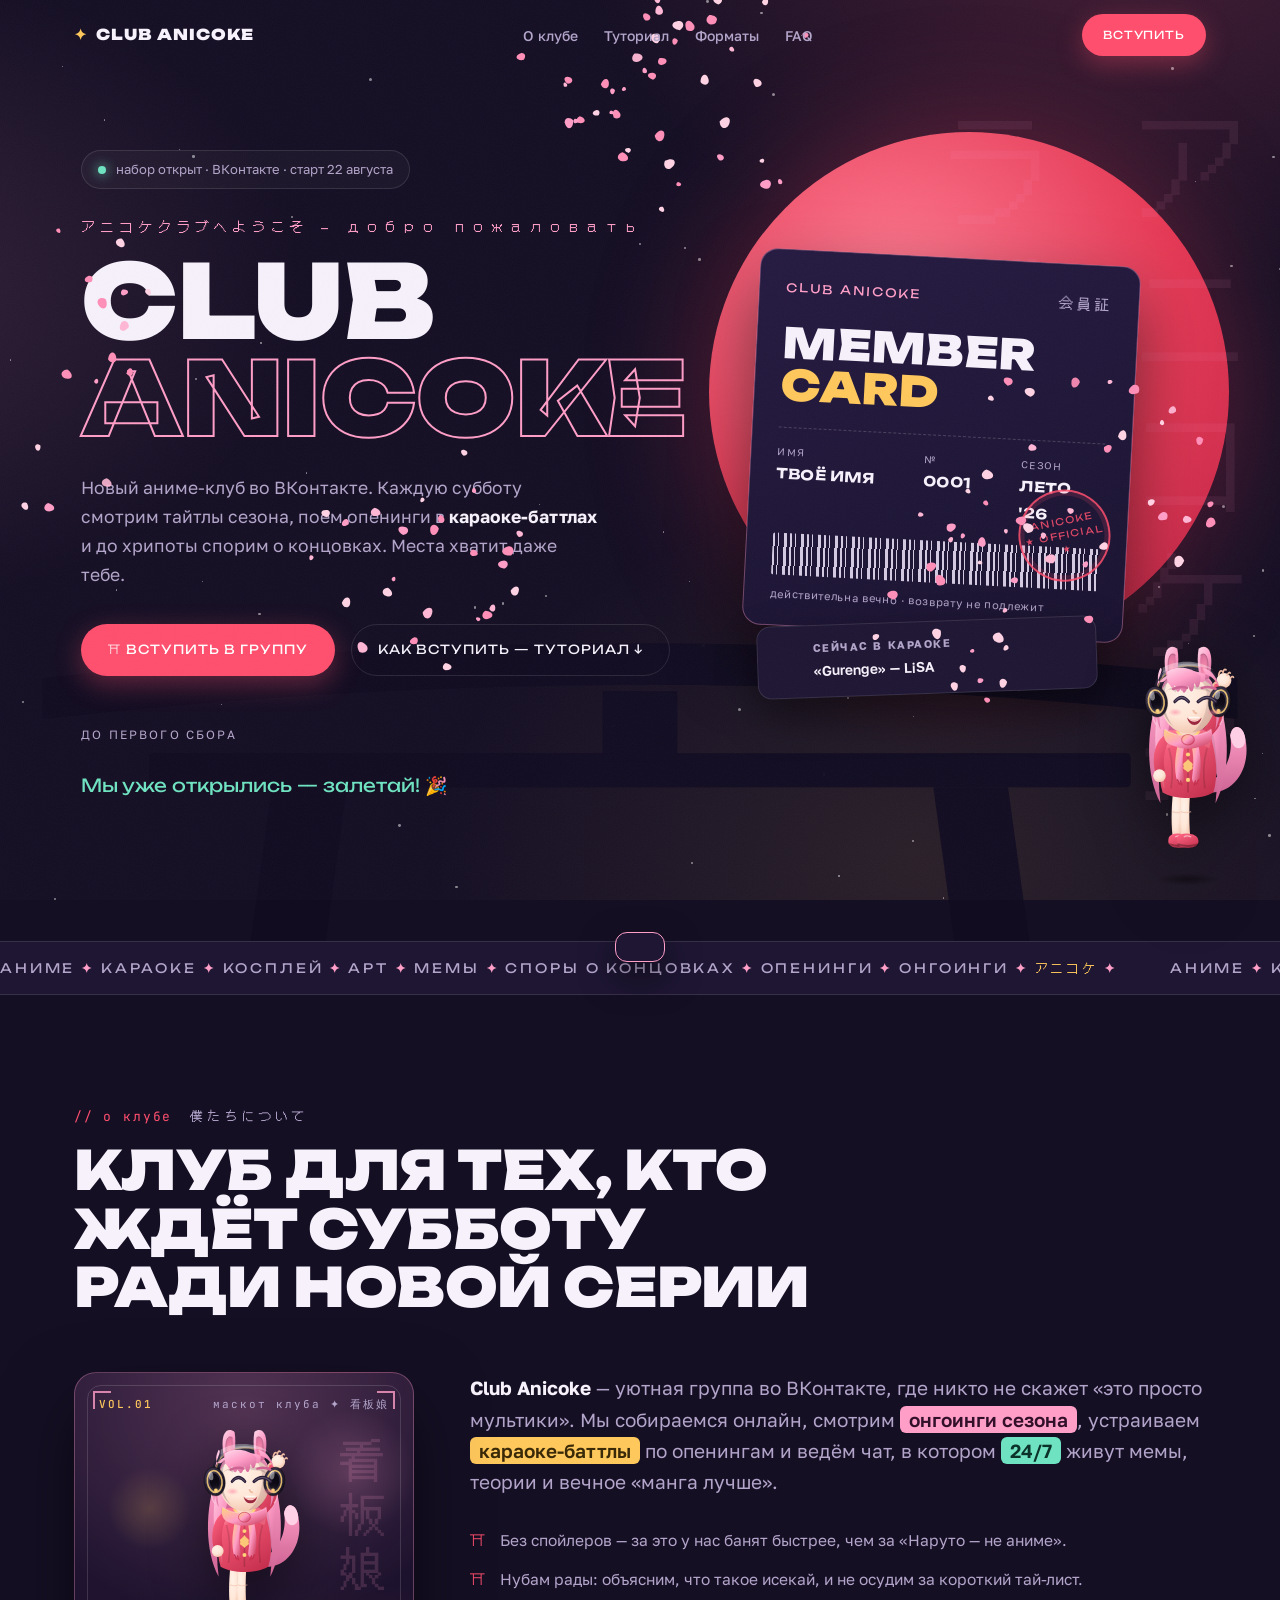
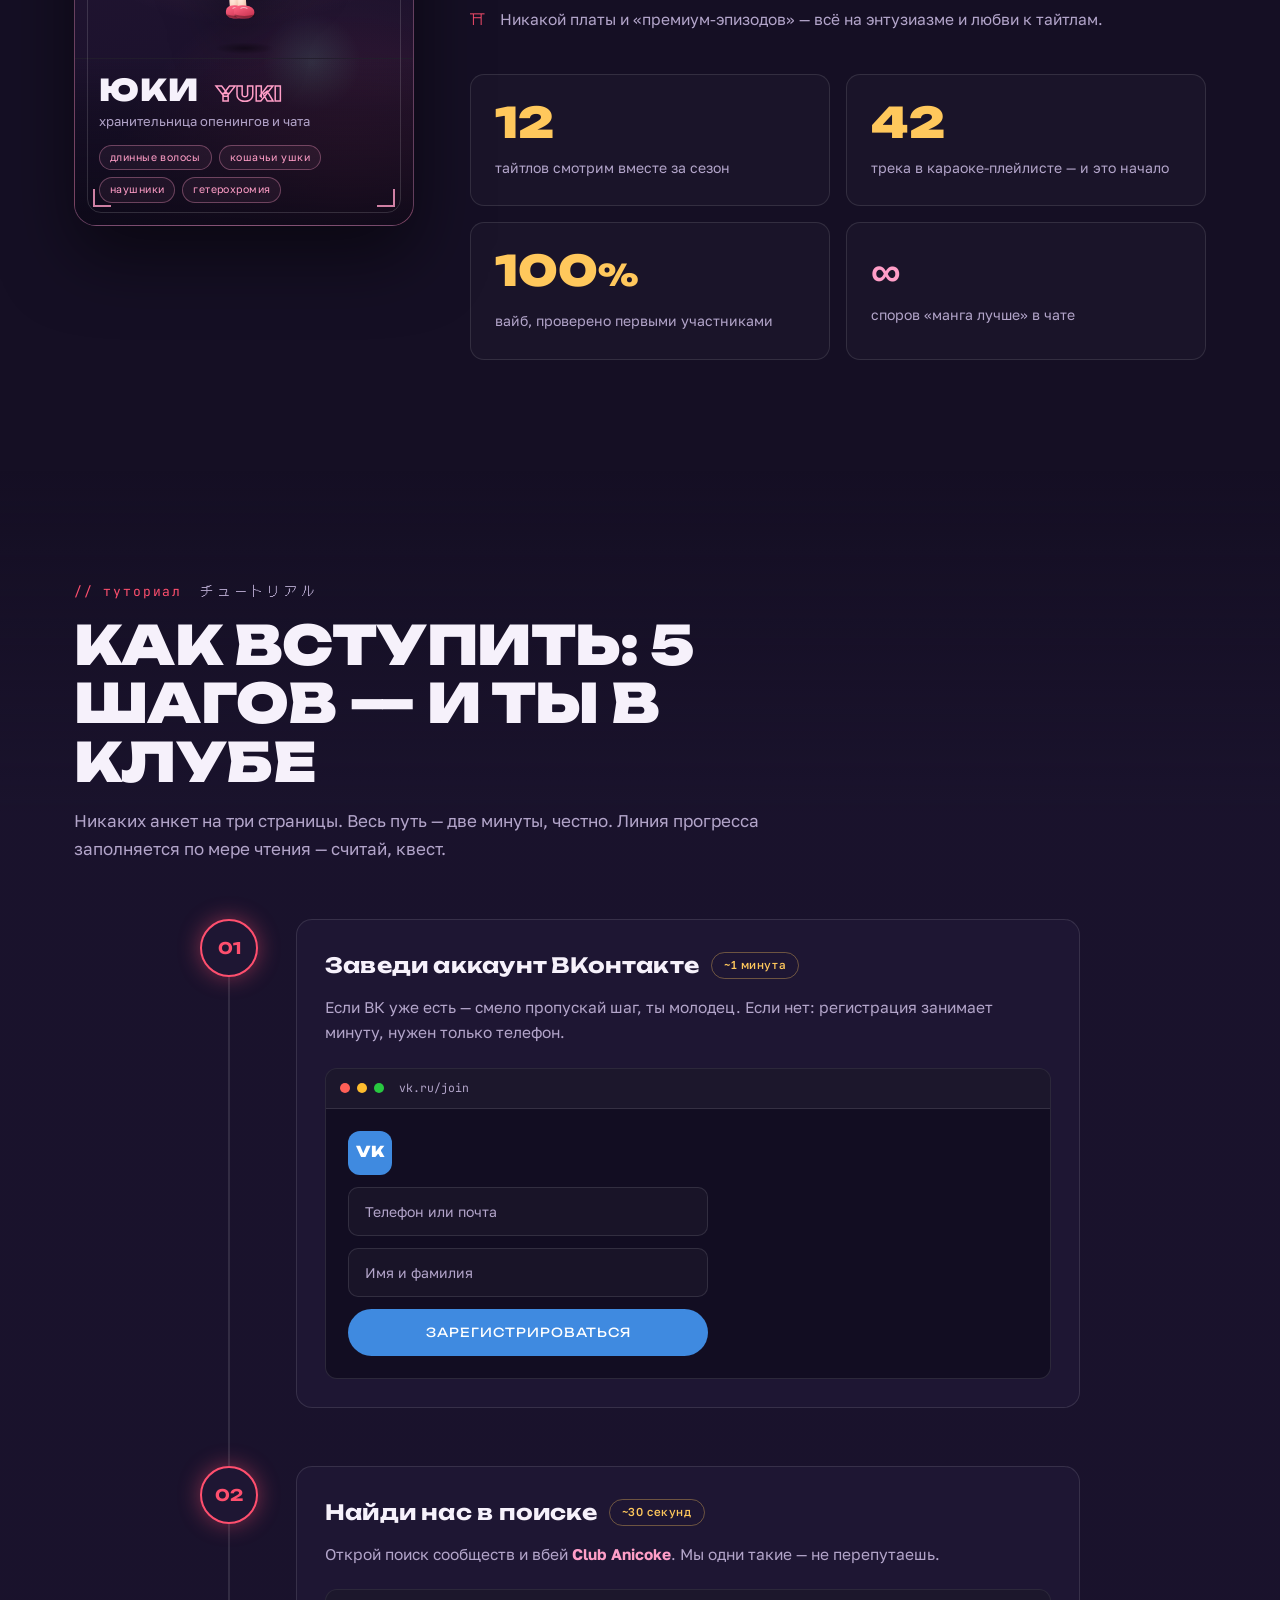
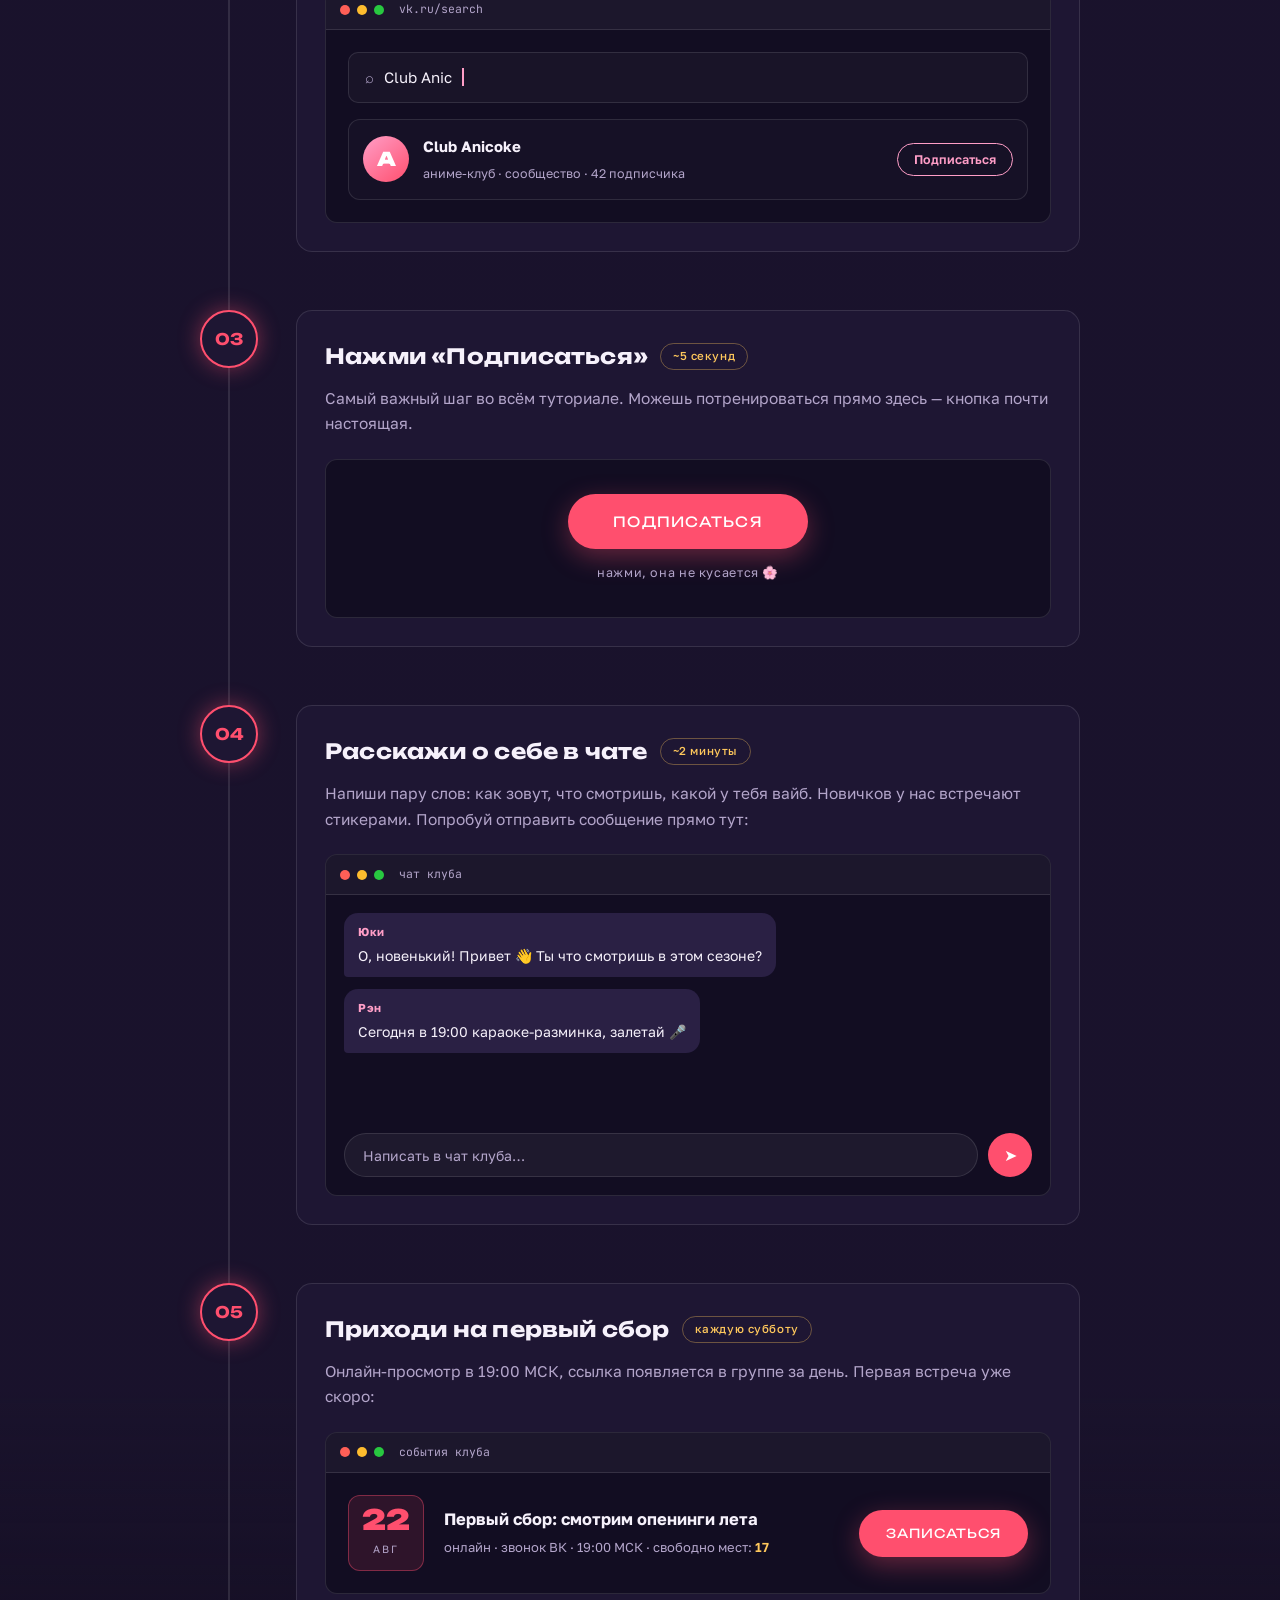
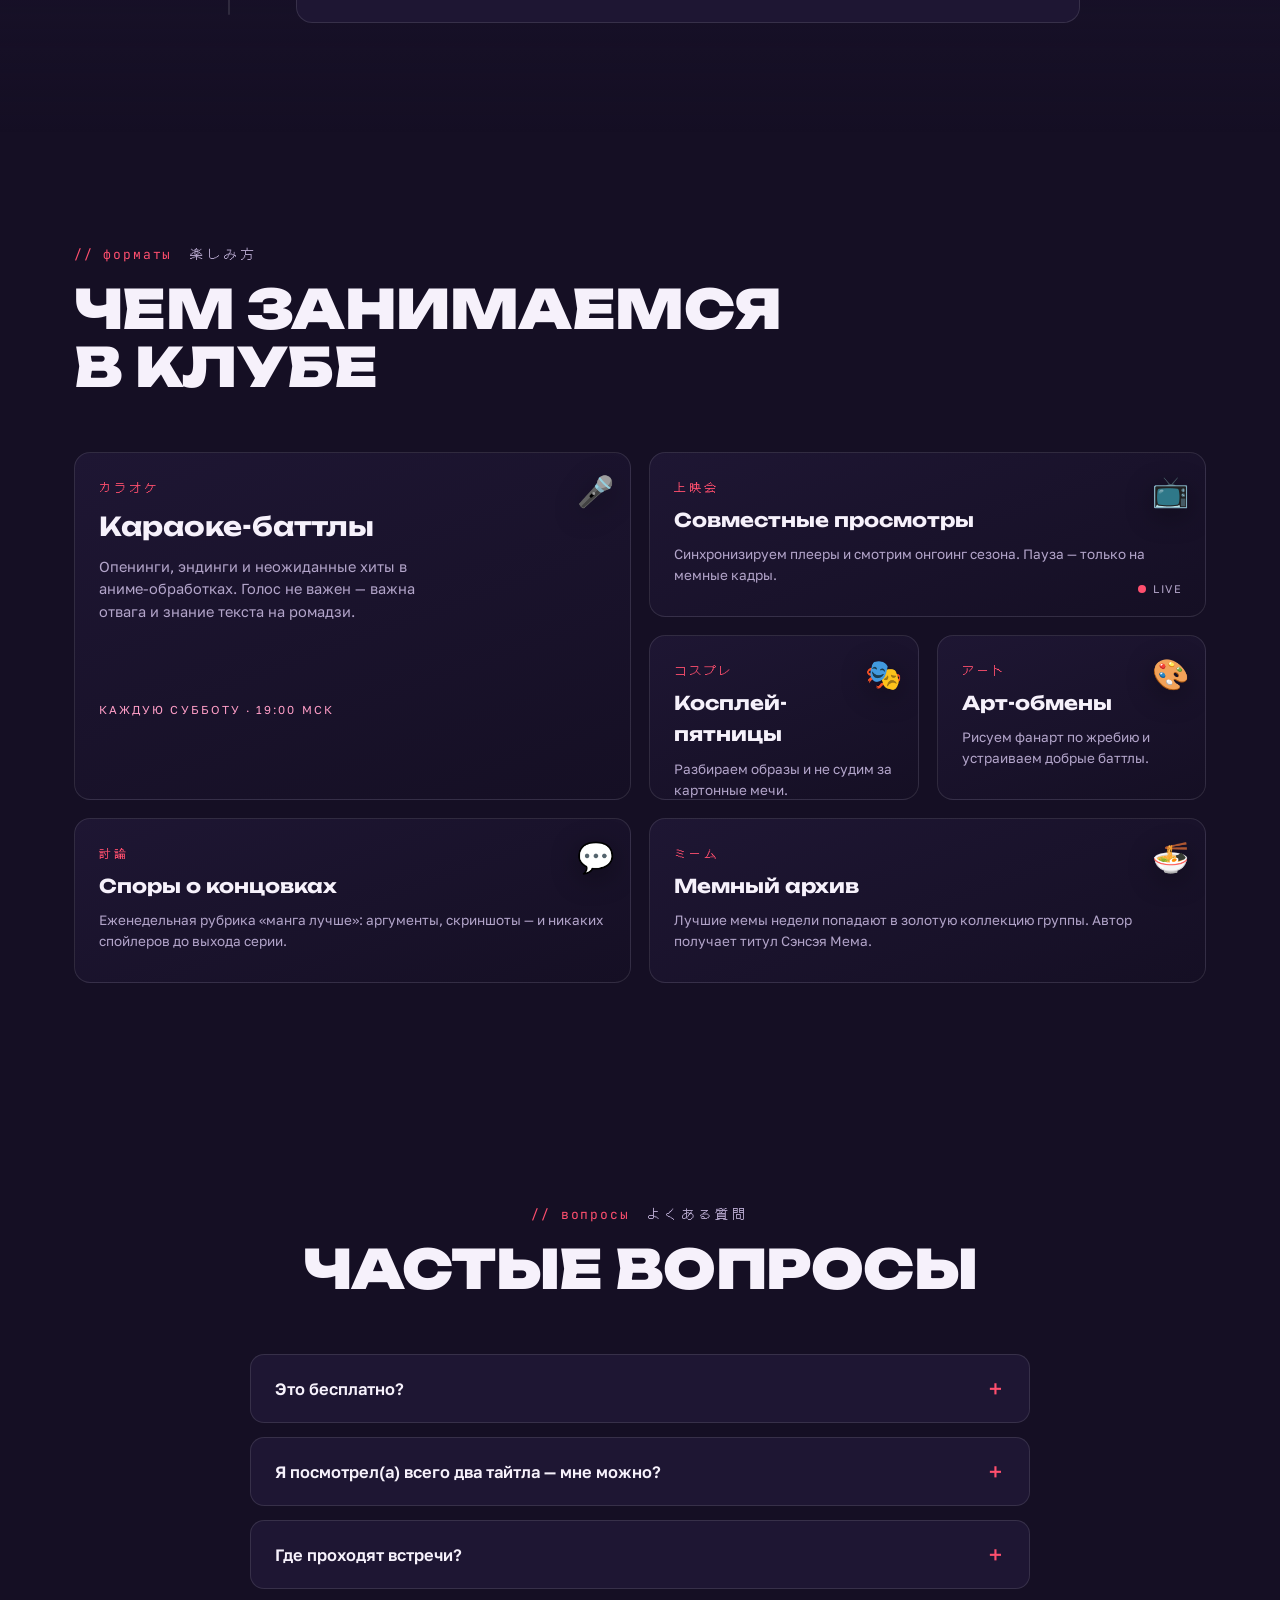
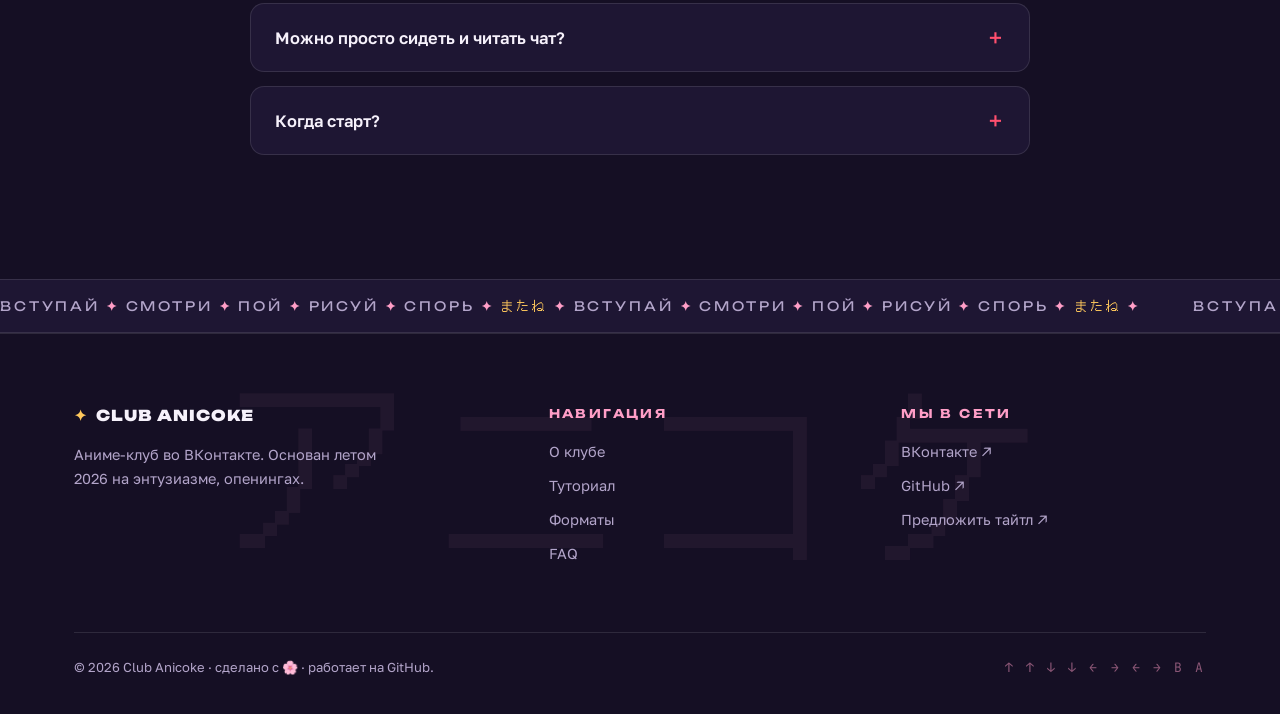
==== index.html @ a82d2f07 "Add files via upload" ====
<!DOCTYPE html>
<html lang="ru">

<head>
    <meta charset="UTF-8">
    <meta name="viewport" content="width=device-width, initial-scale=1">
    <title>Club Anicoke — аниме-клуб во ВКонтакте</title>
    <meta name="description"
        content="Club Anicoke — новый аниме-клуб во ВКонтакте: совместные просмотры, караоке-баттлы по опенингам, косплей и споры о концовках. Туториал по вступлению внутри.">
    <meta name="theme-color" content="#150f24">
    <link rel="icon"
        href="data:image/svg+xml,<svg xmlns='http://www.w3.org/2000/svg' viewBox='0 0 100 100'><text y='.9em' font-size='90'>🌸</text></svg>">
    <link rel="preconnect" href="https://fonts.googleapis.com">
    <link rel="preconnect" href="https://fonts.gstatic.com" crossorigin>
    <link
        href="https://fonts.googleapis.com/css2?family=Unbounded:wght@700;900&family=Golos+Text:wght@400;500;600;700&family=DotGothic16&family=JetBrains+Mono:wght@400;500&display=swap"
        rel="stylesheet">
    <link rel="stylesheet" href="style.css">
    <script>
        document.documentElement.classList.add('js');
        if (!matchMedia('(prefers-reduced-motion: reduce)').matches) document.documentElement.classList.add('intro-lock');
    </script>
    <script src="script.js" defer></script>
    <noscript>
        <style>
            #intro {
                display: none !important
            }
        </style>
    </noscript>
</head>

<body>

    <!-- ═══════════ КИНО-ЗАСТАВКА ═══════════ -->
    <div id="intro" aria-hidden="true">
        <div class="intro-curtain top"></div>
        <div class="intro-curtain bottom"></div>
        <div class="intro-flash"></div>
        <div class="intro-stage">
            <div class="intro-sun"></div>
            <div class="intro-jp">
                <span style="animation-delay:.35s">ア</span><span style="animation-delay:.47s">ニ</span><span
                    style="animation-delay:.59s">コ</span><span style="animation-delay:.71s">ケ</span>
            </div>
            <div class="intro-title">CLUB <em>ANICOKE</em></div>
            <div class="intro-line"></div>
            <div class="intro-sub">// добро пожаловать в клуб</div>
        </div>
    </div>

    <canvas id="sakura" aria-hidden="true"></canvas>
    <div class="stars" aria-hidden="true"></div>
    <div id="scrollProgress" aria-hidden="true"></div>

    <!-- ═══════════ НАВИГАЦИЯ ═══════════ -->
    <header class="nav" id="nav">
        <div class="nav-inner">
            <a class="logo" href="#top"><span class="st">✦</span> CLUB ANICOKE</a>
            <nav class="nav-links">
                <a class="nl" href="#about">О клубе</a>
                <a class="nl" href="#tutorial">Туториал</a>
                <a class="nl" href="#formats">Форматы</a>
                <a class="nl" href="#faq">FAQ</a>
            </nav>
            <a class="btn btn-hot" href="https://vk.ru/anicoke" target="_blank" rel="noopener"
                style="margin-left:auto">Вступить</a>
        </div>
    </header>

    <main id="top">

        <!-- ═══════════ ОТКРЫВАЮЩАЯ СЦЕНА ═══════════ -->
        <section class="hero">
            <div class="sun" aria-hidden="true"></div>
            <div class="hero-jp" aria-hidden="true">アニコケクラブ</div>
            <svg class="torii" viewBox="0 0 1200 300" preserveAspectRatio="xMidYMax slice" aria-hidden="true">
                <g fill="#120d22">
                    <path d="M40 52 Q600 -14 1160 52 L1160 90 Q600 26 40 90 Z" />
                    <rect x="140" y="122" width="920" height="32" rx="4" />
                    <rect x="565" y="64" width="70" height="66" />
                    <path d="M255 154 L325 154 L305 300 L235 300 Z" />
                    <path d="M875 154 L945 154 L965 300 L895 300 Z" />
                </g>
            </svg>

            <div class="wrap">
                <div class="hero-grid">
                    <div>
                        <div class="badge"><span class="dot"></span> набор открыт · ВКонтакте · старт 22 августа</div>
                        <div class="hero-jp-top">アニコケクラブへようこそ — добро пожаловать</div>
                        <h1>CLUB<br><span class="stroke">ANICOKE</span></h1>
                        <p class="hero-sub">Новый аниме-клуб во ВКонтакте. Каждую субботу смотрим тайтлы сезона,
                            поём опенинги в <b>караоке-баттлах</b> и до хрипоты спорим о концовках. Места хватит даже
                            тебе.</p>
                        <div class="hero-cta">
                            <a class="btn btn-hot" href="https://vk.ru/anicoke" target="_blank" rel="noopener">⛩
                                Вступить в группу</a>
                            <a class="btn btn-ghost" href="#tutorial">Как вступить — туториал ↓</a>
                        </div>
                        <div class="count-wrap">
                            <span class="count-label">до первого сбора</span>
                            <div class="count" id="countdown">
                                <div class="cell"><b id="cd-d">00</b><span>дней</span></div>
                                <div class="cell"><b id="cd-h">00</b><span>часов</span></div>
                                <div class="cell"><b id="cd-m">00</b><span>минут</span></div>
                                <div class="cell"><b id="cd-s">00</b><span>секунд</span></div>
                            </div>
                        </div>
                    </div>

                    <div class="ticket-wrap rev">
                        <div class="ticket" id="ticket">
                            <div class="t-head"><span>CLUB ANICOKE</span><span class="jp">会員証</span></div>
                            <div class="t-member">MEMBER<br><em>CARD</em></div>
                            <div class="t-fields">
                                <div class="t-f"><span>имя</span><b>ТВОЁ ИМЯ</b></div>
                                <div class="t-f"><span>№</span><b>0001</b></div>
                                <div class="t-f"><span>сезон</span><b>ЛЕТО '26</b></div>
                            </div>
                            <div class="barcode" aria-hidden="true"></div>
                            <div class="t-note">действительна вечно · возврату не подлежит</div>
                            <div class="stamp">ANICOKE<br>★ OFFICIAL ★</div>
                        </div>
                        <div class="nowplaying">
                            <div class="eq" aria-hidden="true"><i></i><i></i><i></i><i></i></div>
                            <div><b>Сейчас в караоке</b><span>«Gurenge» — LiSA</span></div>
                        </div>
                    </div>
                </div>
            </div>
        </section>

        <!-- ═══════════ БЕГУЩАЯ СТРОКА ═══════════ -->
        <div class="ticker" aria-hidden="true">
            <div class="ticker-track">
                <span>Аниме <b>✦</b> Караоке <b>✦</b> Косплей <b>✦</b> Арт <b>✦</b> Мемы <b>✦</b> Споры о концовках
                    <b>✦</b> Опенинги <b>✦</b> Онгоинги <b>✦</b> <span class="jp">アニコケ</span> <b>✦</b></span>
                <span>Аниме <b>✦</b> Караоке <b>✦</b> Косплей <b>✦</b> Арт <b>✦</b> Мемы <b>✦</b> Споры о концовках
                    <b>✦</b> Опенинги <b>✦</b> Онгоинги <b>✦</b> <span class="jp">アニコケ</span> <b>✦</b></span>
            </div>
        </div>

        <!-- ═══════════ О КЛУБЕ ═══════════ -->
        <section id="about">
            <div class="wrap">
                <div class="sec-head rev">
                    <div class="sec-tag">// о клубе <span class="jp">僕たちについて</span></div>
                    <h2>Клуб для тех, кто ждёт субботу ради новой серии</h2>
                </div>

                <div class="about-grid">

                    <!-- плакат-портрет маскота -->
                    <figure class="portrait rev" id="portrait">
                        <span class="corner tl"></span><span class="corner tr"></span>
                        <span class="corner bl"></span><span class="corner br"></span>
                        <div class="portrait-boke" aria-hidden="true"></div>
                        <div class="portrait-jp" aria-hidden="true">看板娘</div>
                        <div class="portrait-top">
                            <span class="pt-vol">VOL.01</span>
                            <span class="pt-role">маскот клуба ✦ 看板娘</span>
                        </div>
                        <div class="portrait-art" id="portraitArt"><noscript>🌸 Юки появится при включённом
                                JavaScript</noscript></div>
                        <figcaption class="portrait-cap">
                            <div class="pc-name">ЮКИ <em>YUKI</em></div>
                            <div class="pc-line">хранительница опенингов и чата</div>
                            <div class="pc-tags">
                                <span class="ptag">длинные волосы</span>
                                <span class="ptag">кошачьи ушки</span>
                                <span class="ptag">наушники</span>
                                <span class="ptag">гетерохромия</span>
                            </div>
                        </figcaption>
                    </figure>

                    <div class="about-right">
                        <div class="about-text rev">
                            <p><b>Club Anicoke</b> — уютная группа во ВКонтакте, где никто не скажет «это просто
                                мультики».
                                Мы собираемся онлайн, смотрим <mark>онгоинги сезона</mark>, устраиваем
                                <mark class="g">караоке-баттлы</mark> по опенингам и ведём чат, в котором
                                <mark class="m">24/7</mark> живут мемы, теории и вечное «манга лучше».
                            </p>
                            <ul class="manifest">
                                <li>Без спойлеров — за это у нас банят быстрее, чем за «Наруто — не аниме».</li>
                                <li>Нубам рады: объясним, что такое исекай, и не осудим за короткий тай-лист.</li>
                                <li>Никакой платы и «премиум-эпизодов» — всё на энтузиазме и любви к тайтлам.</li>
                            </ul>
                        </div>
                        <div class="stats">
                            <div class="stat rev"><b data-to="12">0</b>
                                <p>тайтлов смотрим вместе за сезон</p>
                            </div>
                            <div class="stat rev"><b data-to="42">0</b>
                                <p>трека в караоке-плейлисте — и это начало</p>
                            </div>
                            <div class="stat rev"><b data-to="100">0</b><i class="suf">%</i>
                                <p>вайб, проверено первыми участниками</p>
                            </div>
                            <div class="stat rev"><b class="inf">∞</b>
                                <p>споров «манга лучше» в чате</p>
                            </div>
                        </div>
                    </div>

                </div>
            </div>
        </section>

        <!-- ═══════════ ТУТОРИАЛ ═══════════ -->
        <section id="tutorial">
            <div class="wrap">
                <div class="sec-head rev">
                    <div class="sec-tag">// туториал <span class="jp">チュートリアル</span></div>
                    <h2>Как вступить: 5 шагов — и ты в клубе</h2>
                    <p>Никаких анкет на три страницы. Весь путь — две минуты, честно. Линия прогресса заполняется по
                        мере чтения — считай, квест.</p>
                </div>

                <div class="steps" id="steps">
                    <div class="rail" aria-hidden="true">
                        <div class="rail-fill" id="railFill"></div>
                    </div>

                    <article class="step">
                        <div class="step-num">01</div>
                        <div class="step-card">
                            <h3>Заведи аккаунт ВКонтакте <span class="chip">~1 минута</span></h3>
                            <p>Если ВК уже есть — смело пропускай шаг, ты молодец. Если нет: регистрация занимает
                                минуту, нужен только телефон.</p>
                            <div class="mock">
                                <div class="mock-bar"><i style="background:#ff5f57"></i><i
                                        style="background:#febc2e"></i><i style="background:#28c840"></i><span
                                        class="mock-url">vk.ru/join</span></div>
                                <div class="mock-body">
                                    <div class="vk-reg">
                                        <div class="vk-logo">VK</div>
                                        <div class="field">Телефон или почта</div>
                                        <div class="field">Имя и фамилия</div>
                                        <button class="btn btn-sky" type="button"
                                            tabindex="-1">Зарегистрироваться</button>
                                    </div>
                                </div>
                            </div>
                        </div>
                    </article>

                    <article class="step">
                        <div class="step-num">02</div>
                        <div class="step-card">
                            <h3>Найди нас в поиске <span class="chip">~30 секунд</span></h3>
                            <p>Открой поиск сообществ и вбей <b style="color:var(--sakura)">Club Anicoke</b>. Мы одни
                                такие — не перепутаешь.</p>
                            <div class="mock">
                                <div class="mock-bar"><i style="background:#ff5f57"></i><i
                                        style="background:#febc2e"></i><i style="background:#28c840"></i><span
                                        class="mock-url">vk.ru/search</span></div>
                                <div class="mock-body">
                                    <div class="search"><span class="s-ico">⌕</span><span id="typed"></span><span
                                            class="caret" aria-hidden="true"></span></div>
                                    <div class="result">
                                        <div class="ava">A</div>
                                        <div class="r-meta"><b>Club Anicoke</b><span>аниме-клуб · сообщество · 42
                                                подписчика</span></div>
                                        <button class="mini-btn" type="button" tabindex="-1">Подписаться</button>
                                    </div>
                                </div>
                            </div>
                        </div>
                    </article>

                    <article class="step">
                        <div class="step-num">03</div>
                        <div class="step-card">
                            <h3>Нажми «Подписаться» <span class="chip">~5 секунд</span></h3>
                            <p>Самый важный шаг во всём туториале. Можешь потренироваться прямо здесь — кнопка почти
                                настоящая.</p>
                            <div class="mock">
                                <div class="sub-zone">
                                    <button class="btn btn-hot" id="subBtn" type="button"
                                        style="padding:18px 44px;font-size:14px">Подписаться</button>
                                    <div class="hint">нажми, она не кусается 🌸</div>
                                </div>
                            </div>
                        </div>
                    </article>

                    <article class="step">
                        <div class="step-num">04</div>
                        <div class="step-card">
                            <h3>Расскажи о себе в чате <span class="chip">~2 минуты</span></h3>
                            <p>Напиши пару слов: как зовут, что смотришь, какой у тебя вайб. Новичков у нас встречают
                                стикерами. Попробуй отправить сообщение прямо тут:</p>
                            <div class="mock">
                                <div class="mock-bar"><i style="background:#ff5f57"></i><i
                                        style="background:#febc2e"></i><i style="background:#28c840"></i><span
                                        class="mock-url">чат клуба</span></div>
                                <div class="chat" id="chatBox">
                                    <div class="msg them"><b>Юки</b>
                                        <p>О, новенький! Привет 👋 Ты что смотришь в этом сезоне?</p>
                                    </div>
                                    <div class="msg them"><b>Рэн</b>
                                        <p>Сегодня в 19:00 караоке-разминка, залетай 🎤</p>
                                    </div>
                                    <div class="chat-input">
                                        <input id="chatInput" type="text" placeholder="Написать в чат клуба…"
                                            maxlength="120" aria-label="Сообщение в чат клуба">
                                        <button id="chatSend" type="button" aria-label="Отправить">➤</button>
                                    </div>
                                </div>
                            </div>
                        </div>
                    </article>

                    <article class="step">
                        <div class="step-num">05</div>
                        <div class="step-card">
                            <h3>Приходи на первый сбор <span class="chip">каждую субботу</span></h3>
                            <p>Онлайн-просмотр в 19:00 МСК, ссылка появляется в группе за день. Первая встреча уже
                                скоро:</p>
                            <div class="mock">
                                <div class="mock-bar"><i style="background:#ff5f57"></i><i
                                        style="background:#febc2e"></i><i style="background:#28c840"></i><span
                                        class="mock-url">события клуба</span></div>
                                <div class="mock-body event">
                                    <div class="e-date"><b>22</b><span>АВГ</span></div>
                                    <div class="e-info">
                                        <b>Первый сбор: смотрим опенинги лета</b>
                                        <span>онлайн · звонок ВК · 19:00 МСК · свободно мест: <span
                                                id="seatCount">17</span></span>
                                    </div>
                                    <button class="btn btn-hot" id="joinBtn" type="button">Записаться</button>
                                </div>
                            </div>
                        </div>
                    </article>
                </div>
            </div>
        </section>

        <!-- ═══════════ ФОРМАТЫ ═══════════ -->
        <section id="formats">
            <div class="wrap">
                <div class="sec-head rev">
                    <div class="sec-tag">// форматы <span class="jp">楽しみ方</span></div>
                    <h2>Чем занимаемся в клубе</h2>
                </div>
                <div class="bento">
                    <div class="b-card b-karaoke rev">
                        <span class="b-emoji" aria-hidden="true">🎤</span>
                        <div class="jp-tag">カラオケ</div>
                        <h3>Караоке-баттлы</h3>
                        <p>Опенинги, эндинги и неожиданные хиты в аниме-обработках. Голос не важен — важна отвага и
                            знание текста на ромадзи.</p>
                        <div class="eq" aria-hidden="true"><i></i><i></i><i></i><i></i></div>
                        <div class="tagline">каждую субботу · 19:00 мск</div>
                    </div>
                    <div class="b-card b-watch rev">
                        <span class="b-emoji" aria-hidden="true">📺</span>
                        <div class="jp-tag">上映会</div>
                        <h3>Совместные просмотры</h3>
                        <p>Синхронизируем плееры и смотрим онгоинг сезона. Пауза — только на мемные кадры.</p>
                        <div class="rec"><i></i> live</div>
                    </div>
                    <div class="b-card rev">
                        <span class="b-emoji" aria-hidden="true">🎭</span>
                        <div class="jp-tag">コスプレ</div>
                        <h3>Косплей-пятницы</h3>
                        <p>Разбираем образы и не судим за картонные мечи.</p>
                    </div>
                    <div class="b-card rev">
                        <span class="b-emoji" aria-hidden="true">🎨</span>
                        <div class="jp-tag">アート</div>
                        <h3>Арт-обмены</h3>
                        <p>Рисуем фанарт по жребию и устраиваем добрые баттлы.</p>
                    </div>
                    <div class="b-card b-talk rev">
                        <span class="b-emoji" aria-hidden="true">💬</span>
                        <div class="jp-tag">討論</div>
                        <h3>Споры о концовках</h3>
                        <p>Еженедельная рубрика «манга лучше»: аргументы, скриншоты — и никаких спойлеров до выхода
                            серии.</p>
                    </div>
                    <div class="b-card b-meme rev">
                        <span class="b-emoji" aria-hidden="true">🍜</span>
                        <div class="jp-tag">ミーム</div>
                        <h3>Мемный архив</h3>
                        <p>Лучшие мемы недели попадают в золотую коллекцию группы. Автор получает титул Сэнсэя Мема.</p>
                    </div>
                </div>
            </div>
        </section>

        <!-- ═══════════ FAQ ═══════════ -->
        <section id="faq">
            <div class="wrap">
                <div class="sec-head rev" style="margin-left:auto;margin-right:auto;text-align:center">
                    <div class="sec-tag">// вопросы <span class="jp">よくある質問</span></div>
                    <h2>Частые вопросы</h2>
                </div>
                <div class="faq">
                    <div class="faq-item rev">
                        <button class="faq-q" type="button" id="faq-q1" aria-expanded="false" aria-controls="faq-a1">Это
                            бесплатно?<span class="pl" aria-hidden="true">＋</span></button>
                        <div class="faq-a" id="faq-a1" role="region" aria-labelledby="faq-q1">
                            <p>Полностью. Никаких взносов и платных «премиум-эпизодов». Клуб живёт на энтузиазме,
                                опенингах и GitHub Pages.</p>
                        </div>
                    </div>
                    <div class="faq-item rev">
                        <button class="faq-q" type="button" id="faq-q2" aria-expanded="false" aria-controls="faq-a2">Я
                            посмотрел(а) всего два тайтла — мне можно?<span class="pl"
                                aria-hidden="true">＋</span></button>
                        <div class="faq-a" id="faq-a2" role="region" aria-labelledby="faq-q2">
                            <p>Нужно! У нас нет экзамена на входе. Расскажи в чате про свои два тайтла — и всё, ты в
                                теме. Когда-то все начинали с «Тетради смерти».</p>
                        </div>
                    </div>
                    <div class="faq-item rev">
                        <button class="faq-q" type="button" id="faq-q3" aria-expanded="false" aria-controls="faq-a3">Где
                            проходят встречи?<span class="pl" aria-hidden="true">＋</span></button>
                        <div class="faq-a" id="faq-a3" role="region" aria-labelledby="faq-q3">
                            <p>Онлайн: звонок ВКонтакте — ссылка появляется в группе за день до встречи.
                                Иногда собираемся офлайн, следи за анонсами.</p>
                        </div>
                    </div>
                    <div class="faq-item rev">
                        <button class="faq-q" type="button" id="faq-q4" aria-expanded="false"
                            aria-controls="faq-a4">Можно просто сидеть и читать чат?<span class="pl"
                                aria-hidden="true">＋</span></button>
                        <div class="faq-a" id="faq-a4" role="region" aria-labelledby="faq-q4">
                            <p>Конечно. У нас есть негласная роль «тихий наблюдатель», и её носят с гордостью. Захочешь
                                — заговоришь, никто не торопит.</p>
                        </div>
                    </div>
                    <div class="faq-item rev">
                        <button class="faq-q" type="button" id="faq-q5" aria-expanded="false"
                            aria-controls="faq-a5">Когда старт?<span class="pl" aria-hidden="true">＋</span></button>
                        <div class="faq-a" id="faq-a5" role="region" aria-labelledby="faq-q5">
                            <p>Первый сбор — 22 августа в 19:00 МСК. Таймер наверху страницы тикает не просто так 😉</p>
                        </div>
                    </div>
                </div>
            </div>
        </section>

        <div class="ticker ticker--rev" aria-hidden="true">
            <div class="ticker-track">
                <span>Вступай <b>✦</b> Смотри <b>✦</b> Пой <b>✦</b> Рисуй <b>✦</b> Спорь <b>✦</b> <span
                        class="jp">またね</span> <b>✦</b> Вступай <b>✦</b> Смотри <b>✦</b> Пой <b>✦</b> Рисуй <b>✦</b>
                    Спорь <b>✦</b> <span class="jp">またね</span> <b>✦</b></span>
                <span>Вступай <b>✦</b> Смотри <b>✦</b> Пой <b>✦</b> Рисуй <b>✦</b> Спорь <b>✦</b> <span
                        class="jp">またね</span> <b>✦</b> Вступай <b>✦</b> Смотри <b>✦</b> Пой <b>✦</b> Рисуй <b>✦</b>
                    Спорь <b>✦</b> <span class="jp">またね</span> <b>✦</b></span>
            </div>
        </div>

    </main>

    <!-- ═══════════ ФУТЕР ═══════════ -->
    <footer>
        <div class="foot-jp" aria-hidden="true">アニコケ</div>
        <div class="wrap">
            <div class="foot-grid">
                <div class="f-brand">
                    <a class="logo" href="#top"><span class="st">✦</span> CLUB ANICOKE</a>
                    <p>Аниме-клуб во ВКонтакте. Основан летом 2026 на энтузиазме, опенингах.
                    </p>
                </div>
                <div>
                    <h4>Навигация</h4>
                    <a class="fl" href="#about">О клубе</a>
                    <a class="fl" href="#tutorial">Туториал</a>
                    <a class="fl" href="#formats">Форматы</a>
                    <a class="fl" href="#faq">FAQ</a>
                </div>
                <div>
                    <h4>Мы в сети</h4>
                    <a class="fl" href="https://vk.ru/anicoke" target="_blank" rel="noopener">ВКонтакте ↗</a>
                    <a class="fl" href="https://github.com/anicoke" target="_blank" rel="noopener">GitHub ↗</a>
                    <a class="fl" href="https://vk.ru/anicoke" target="_blank" rel="noopener">Предложить тайтл ↗</a>
                </div>
            </div>
            <div class="foot-bottom">
                <span>© 2026 Club Anicoke · сделано с 🌸 · работает на GitHub.</span>
                <span class="hint">↑ ↑ ↓ ↓ ← → ← → B A</span>
            </div>
        </div>
    </footer>

    <div class="toast" id="toast" role="status"></div>

</body>

</html>
---- style.css ----
:root {
    --ink: #150f24;
    --ink-2: #1e1633;
    --ink-3: #2a2044;
    --line: rgba(255, 255, 255, .11);
    --text: #f6f1fb;
    --muted: #b3a5ca;
    --sakura: #ff9ec7;
    --hot: #ff4f6e;
    --gold: #ffc85c;
    --mint: #6fe3c1;
    --sky: #8ecbff;
    --display: 'Unbounded', sans-serif;
    --body: 'Golos Text', sans-serif;
    --jp: 'DotGothic16', sans-serif;
    --mono: 'JetBrains Mono', monospace;
}

* {
    margin: 0;
    padding: 0;
    box-sizing: border-box
}

html {
    scroll-behavior: smooth
}

html.intro-lock {
    overflow: hidden
}

body {
    font-family: var(--body);
    background: var(--ink);
    color: var(--text);
    line-height: 1.65;
    overflow-x: hidden;
    font-size: 16px;
}

body::before {
    content: "";
    position: fixed;
    inset: 0;
    z-index: -3;
    background:
        radial-gradient(900px 620px at 88% -8%, rgba(255, 79, 110, .20), transparent 60%),
        radial-gradient(760px 540px at -12% 32%, rgba(255, 158, 199, .13), transparent 60%),
        radial-gradient(820px 620px at 72% 96%, rgba(255, 200, 92, .09), transparent 60%),
        var(--ink);
}

body::after {
    content: "";
    position: fixed;
    inset: 0;
    z-index: 90;
    pointer-events: none;
    opacity: .05;
    background-image: url("data:image/svg+xml,<svg xmlns='http://www.w3.org/2000/svg' width='120' height='120'><filter id='n'><feTurbulence type='fractalNoise' baseFrequency='0.9' numOctaves='2'/></filter><rect width='120' height='120' filter='url(%23n)' opacity='0.7'/></svg>");
}

::selection {
    background: var(--hot);
    color: #fff
}

::-webkit-scrollbar {
    width: 10px
}

::-webkit-scrollbar-track {
    background: var(--ink)
}

::-webkit-scrollbar-thumb {
    background: var(--ink-3);
    border-radius: 8px
}

a,
button {
    font-family: inherit
}

a:focus-visible,
button:focus-visible,
input:focus-visible {
    outline: 2px solid var(--gold);
    outline-offset: 3px
}

img,
svg {
    display: block
}

/* ---------- фоновые слои ---------- */
#sakura {
    position: fixed;
    inset: 0;
    z-index: 80;
    pointer-events: none
}

.stars {
    position: fixed;
    inset: 0;
    z-index: 0;
    pointer-events: none
}

.stars i {
    position: absolute;
    background: #fff;
    border-radius: 50%;
    opacity: .5;
    animation: twinkle 3s infinite
}

@keyframes twinkle {

    0%,
    100% {
        opacity: .12
    }

    50% {
        opacity: .85
    }
}

#scrollProgress {
    position: fixed;
    top: 0;
    left: 0;
    height: 3px;
    width: 0;
    z-index: 260;
    background: linear-gradient(90deg, var(--sakura), var(--hot), var(--gold))
}

.wrap {
    max-width: 1180px;
    margin: 0 auto;
    padding: 0 24px;
    position: relative;
    z-index: 2
}

section {
    position: relative;
    padding: 110px 0
}

section[id] {
    scroll-margin-top: 90px
}

/* ---------- кнопки ---------- */
.btn {
    display: inline-flex;
    align-items: center;
    justify-content: center;
    gap: 10px;
    font-family: var(--display);
    font-size: 12.5px;
    letter-spacing: .08em;
    text-transform: uppercase;
    padding: 15px 26px;
    border-radius: 999px;
    border: 1px solid transparent;
    cursor: pointer;
    text-decoration: none;
    transition: transform .2s, box-shadow .2s, background .25s, color .25s, border-color .25s
}

.btn-hot {
    background: var(--hot);
    color: #fff;
    box-shadow: 0 8px 26px rgba(255, 79, 110, .35)
}

.btn-hot:hover {
    transform: translateY(-2px);
    box-shadow: 0 14px 34px rgba(255, 79, 110, .5)
}

.btn-ghost {
    border-color: var(--line);
    color: var(--text);
    background: transparent
}

.btn-ghost:hover {
    border-color: var(--sakura);
    color: var(--sakura);
    transform: translateY(-2px)
}

.btn.done {
    background: var(--mint);
    color: #10332a;
    box-shadow: 0 8px 26px rgba(111, 227, 193, .35)
}

/* ---------- навигация ---------- */
.nav {
    position: fixed;
    top: 0;
    left: 0;
    right: 0;
    z-index: 200;
    transition: background .3s, border-color .3s, backdrop-filter .3s;
    border-bottom: 1px solid transparent
}

.nav.scrolled {
    background: rgba(21, 15, 36, .86);
    backdrop-filter: blur(10px);
    border-color: var(--line)
}

.nav-inner {
    max-width: 1180px;
    margin: 0 auto;
    padding: 14px 24px;
    display: flex;
    align-items: center;
    gap: 30px
}

.logo {
    font-family: var(--display);
    font-weight: 900;
    font-size: 15px;
    letter-spacing: .06em;
    text-decoration: none;
    color: var(--text);
    display: flex;
    align-items: center;
    gap: 8px;
    white-space: nowrap
}

.logo .st {
    color: var(--gold);
    display: inline-block;
    animation: spinStar 9s linear infinite
}

@keyframes spinStar {
    to {
        transform: rotate(360deg)
    }
}

.nav-links {
    display: flex;
    gap: 26px;
    margin-left: auto
}

.nav a.nl {
    position: relative;
    color: var(--muted);
    text-decoration: none;
    font-size: 14px;
    font-weight: 500;
    transition: color .2s
}

.nav a.nl::after {
    content: "";
    position: absolute;
    left: 0;
    bottom: -5px;
    height: 2px;
    width: 0;
    background: var(--sakura);
    transition: width .25s
}

.nav a.nl:hover {
    color: var(--text)
}

.nav a.nl:hover::after {
    width: 100%
}

.nav .btn {
    padding: 11px 20px;
    font-size: 11px
}

/* ---------- hero ---------- */
.hero {
    min-height: 100svh;
    display: flex;
    align-items: center;
    padding: 150px 0 140px;
    overflow: hidden
}

.sun {
    position: absolute;
    z-index: 0;
    width: 520px;
    height: 520px;
    border-radius: 50%;
    right: 4%;
    top: 14%;
    background: radial-gradient(circle at 35% 32%, #ff7d92, #e63956 58%, #b81f42);
    box-shadow: 0 0 120px rgba(230, 57, 86, .35);
    animation: sunPulse 7s ease-in-out infinite
}

@keyframes sunPulse {

    0%,
    100% {
        transform: scale(1)
    }

    50% {
        transform: scale(1.035)
    }
}

.hero-jp {
    position: absolute;
    z-index: 1;
    right: -6px;
    top: 110px;
    writing-mode: vertical-rl;
    font-family: var(--jp);
    font-size: 118px;
    letter-spacing: .22em;
    color: rgba(255, 158, 199, .08);
    pointer-events: none
}

.torii {
    position: absolute;
    left: 0;
    bottom: -2px;
    width: 100%;
    z-index: 1;
    opacity: .95;
    pointer-events: none
}

.hero-grid {
    display: grid;
    grid-template-columns: 1.15fr .85fr;
    gap: 64px;
    align-items: center
}

.badge {
    display: inline-flex;
    align-items: center;
    gap: 10px;
    padding: 8px 16px;
    border: 1px solid var(--line);
    border-radius: 999px;
    font-size: 13px;
    color: var(--muted);
    background: rgba(255, 255, 255, .03);
    margin-bottom: 26px
}

.badge .dot {
    width: 8px;
    height: 8px;
    border-radius: 50%;
    background: var(--mint);
    box-shadow: 0 0 12px var(--mint);
    animation: pulse 2s infinite
}

@keyframes pulse {

    0%,
    100% {
        transform: scale(1);
        opacity: 1
    }

    50% {
        transform: scale(1.5);
        opacity: .55
    }
}

.hero-jp-top {
    font-family: var(--jp);
    color: var(--sakura);
    letter-spacing: .35em;
    font-size: 14px;
    margin-bottom: 14px
}

h1 {
    font-family: var(--display);
    font-weight: 900;
    font-size: clamp(50px, 8vw, 102px);
    line-height: .96;
    letter-spacing: -.01em;
    text-transform: uppercase
}

h1 .stroke {
    color: transparent;
    -webkit-text-stroke: 2px var(--sakura)
}

.hero-sub {
    margin: 26px 0 34px;
    max-width: 520px;
    color: var(--muted);
    font-size: 17.5px
}

.hero-sub b {
    color: var(--text)
}

.hero-cta {
    display: flex;
    gap: 16px;
    flex-wrap: wrap
}

.count-wrap {
    margin-top: 44px
}

.count-label {
    font-size: 12px;
    text-transform: uppercase;
    letter-spacing: .18em;
    color: var(--muted)
}

.count {
    display: flex;
    gap: 12px;
    margin-top: 12px;
    flex-wrap: wrap
}

.count .cell {
    background: var(--ink-2);
    border: 1px solid var(--line);
    border-radius: 12px;
    padding: 12px 14px;
    min-width: 78px;
    text-align: center;
    transition: border-color .25s, transform .25s
}

.count .cell:hover {
    border-color: rgba(255, 200, 92, .5);
    transform: translateY(-3px)
}

.cell b {
    font-family: var(--display);
    font-weight: 700;
    font-size: 26px;
    display: block;
    color: var(--gold)
}

.cell span {
    font-size: 10.5px;
    color: var(--muted);
    text-transform: uppercase;
    letter-spacing: .12em
}

.open-msg {
    font-family: var(--display);
    color: var(--mint);
    font-size: 18px;
    margin-top: 12px
}

/* билет участника */
.ticket-wrap {
    position: relative;
    z-index: 2
}

.ticket {
    position: relative;
    background: linear-gradient(160deg, #251a41, #1a1330);
    border: 1px solid rgba(255, 158, 199, .38);
    border-radius: 18px;
    padding: 26px 26px 22px;
    transform: rotate(3deg);
    box-shadow: 0 34px 70px rgba(0, 0, 0, .55);
    transition: transform .35s ease;
    max-width: 420px;
    margin-left: auto
}

.t-head {
    display: flex;
    justify-content: space-between;
    align-items: center;
    font-family: var(--display);
    font-size: 12px;
    letter-spacing: .18em;
    color: var(--sakura)
}

.t-head .jp {
    font-family: var(--jp);
    font-size: 15px;
    color: var(--muted);
    letter-spacing: .2em
}

.t-member {
    font-family: var(--display);
    font-weight: 900;
    font-size: 42px;
    line-height: 1;
    margin: 20px 0 22px;
    letter-spacing: .01em
}

.t-member em {
    font-style: normal;
    color: var(--gold)
}

.t-fields {
    display: grid;
    grid-template-columns: 1.6fr 1fr 1fr;
    gap: 14px;
    border-top: 1px dashed rgba(255, 255, 255, .18);
    padding-top: 16px
}

.t-f span {
    display: block;
    font-size: 10px;
    text-transform: uppercase;
    letter-spacing: .16em;
    color: var(--muted)
}

.t-f b {
    font-family: var(--display);
    font-weight: 700;
    font-size: 14px;
    letter-spacing: .04em
}

.barcode {
    height: 42px;
    margin-top: 20px;
    border-radius: 2px;
    opacity: .9;
    background: repeating-linear-gradient(90deg, #e8def5 0 2px, transparent 2px 5px, #e8def5 5px 6px, transparent 6px 11px, #e8def5 11px 14px, transparent 14px 17px)
}

.t-note {
    margin-top: 10px;
    font-size: 11px;
    color: var(--muted);
    letter-spacing: .06em
}

.stamp {
    position: absolute;
    right: 16px;
    bottom: 58px;
    width: 92px;
    height: 92px;
    border: 2px solid var(--hot);
    border-radius: 50%;
    display: grid;
    place-items: center;
    text-align: center;
    color: var(--hot);
    font-family: var(--display);
    font-size: 9.5px;
    letter-spacing: .14em;
    line-height: 1.5;
    transform: rotate(-14deg);
    opacity: .85;
    box-shadow: inset 0 0 0 4px rgba(255, 79, 110, .18);
    pointer-events: none
}

.nowplaying {
    display: flex;
    align-items: center;
    gap: 14px;
    background: var(--ink-2);
    border: 1px solid var(--line);
    border-radius: 14px;
    padding: 13px 18px;
    max-width: 340px;
    margin: -14px 0 0 6px;
    transform: rotate(-2deg);
    position: relative;
    z-index: 3;
    box-shadow: 0 18px 40px rgba(0, 0, 0, .4)
}

.nowplaying b {
    display: block;
    font-size: 11px;
    text-transform: uppercase;
    letter-spacing: .14em;
    color: var(--muted)
}

.nowplaying span {
    font-size: 14px;
    font-weight: 600
}

.eq {
    display: flex;
    gap: 3px;
    align-items: flex-end;
    height: 20px;
    flex: none
}

.eq i {
    width: 3.5px;
    border-radius: 2px;
    background: var(--mint);
    animation: eq 1.1s infinite ease-in-out
}

.eq i:nth-child(2) {
    animation-delay: .15s
}

.eq i:nth-child(3) {
    animation-delay: .35s
}

.eq i:nth-child(4) {
    animation-delay: .5s
}

@keyframes eq {

    0%,
    100% {
        height: 28%
    }

    50% {
        height: 100%
    }
}

/* ---------- бегущая строка ---------- */
.ticker {
    border-top: 1px solid var(--line);
    border-bottom: 1px solid var(--line);
    background: var(--ink-2);
    overflow: hidden;
    padding: 15px 0;
    position: relative;
    z-index: 2
}

.ticker-track {
    display: flex;
    gap: 52px;
    width: max-content;
    animation: tick 30s linear infinite
}

.ticker--rev .ticker-track {
    animation-direction: reverse
}

.ticker span {
    font-family: var(--display);
    font-size: 13px;
    letter-spacing: .22em;
    text-transform: uppercase;
    color: var(--muted);
    white-space: nowrap
}

.ticker b {
    color: var(--sakura);
    font-weight: 700
}

.ticker .jp {
    font-family: var(--jp);
    color: var(--gold)
}

@keyframes tick {
    to {
        transform: translateX(-50%)
    }
}

/* ---------- заголовки секций ---------- */
.sec-tag {
    font-family: var(--mono);
    color: var(--hot);
    letter-spacing: .14em;
    font-size: 13px
}

.sec-tag .jp {
    font-family: var(--jp);
    color: var(--muted);
    margin-left: 8px;
    letter-spacing: .3em
}

h2 {
    font-family: var(--display);
    font-weight: 900;
    font-size: clamp(30px, 4.6vw, 54px);
    text-transform: uppercase;
    line-height: 1.08;
    margin-top: 14px;
    letter-spacing: -.01em
}

.sec-head {
    margin-bottom: 56px;
    max-width: 760px
}

.sec-head p {
    color: var(--muted);
    margin-top: 16px;
    font-size: 17px
}

/* ---------- о клубе ---------- */
.about-grid {
    display: grid;
    grid-template-columns: 340px 1fr;
    gap: 56px;
    align-items: start
}

.about-right {
    display: grid;
    gap: 42px;
    align-content: start
}

.about-text {
    font-size: 19px;
    color: var(--muted)
}

.about-text b {
    color: var(--text)
}

mark {
    background: var(--sakura);
    color: #33102a;
    padding: 2px 9px;
    border-radius: 6px;
    font-weight: 600;
    box-decoration-break: clone;
    -webkit-box-decoration-break: clone
}

mark.g {
    background: var(--gold);
    color: #3a2a08
}

mark.m {
    background: var(--mint);
    color: #0c3329
}

.manifest {
    margin-top: 30px;
    display: grid;
    gap: 14px
}

.manifest li {
    list-style: none;
    display: flex;
    gap: 14px;
    align-items: flex-start;
    color: var(--muted);
    font-size: 15.5px
}

.manifest li::before {
    content: "⛩";
    flex: none;
    color: var(--hot)
}

.stats {
    display: grid;
    grid-template-columns: 1fr 1fr;
    gap: 16px
}

.stat {
    border: 1px solid var(--line);
    border-radius: 14px;
    padding: 26px 24px;
    background: rgba(255, 255, 255, .025);
    transition: transform .25s, border-color .25s, box-shadow .25s
}

.stat:hover {
    transform: translateY(-5px);
    border-color: rgba(255, 200, 92, .45);
    box-shadow: 0 18px 40px rgba(0, 0, 0, .35)
}

.stat b {
    font-family: var(--display);
    font-weight: 900;
    font-size: 42px;
    color: var(--gold);
    line-height: 1
}

.stat .suf {
    font-family: var(--display);
    font-weight: 900;
    font-size: 30px;
    color: var(--gold);
    font-style: normal
}

.stat .inf {
    color: var(--sakura)
}

.stat p {
    margin-top: 10px;
    font-size: 14px;
    color: var(--muted)
}

/* ---------- плакат-портрет маскота ---------- */
.portrait {
    position: relative;
    border-radius: 22px;
    overflow: hidden;
    isolation: isolate;
    border: 1px solid rgba(255, 158, 199, .32);
    background:
        radial-gradient(120% 80% at 50% 8%, rgba(255, 158, 199, .22), transparent 60%),
        radial-gradient(120% 90% at 80% 100%, rgba(255, 79, 110, .20), transparent 60%),
        radial-gradient(130% 130% at 50% 42%, transparent 52%, rgba(0, 0, 0, .5)),
        linear-gradient(165deg, #241634, #170f28);
    box-shadow: 0 30px 70px rgba(0, 0, 0, .5);
    transition: transform .15s ease-out, box-shadow .4s, border-color .4s;
    aspect-ratio: 3/4;
    display: flex;
    flex-direction: column
}

.portrait::before {
    content: "";
    position: absolute;
    inset: 12px;
    border: 1px solid rgba(255, 255, 255, .14);
    border-radius: 14px;
    pointer-events: none;
    z-index: 4
}

/* глянцевый блик-полоса — проезжает при наведении (animation, не едет обратно) */
.portrait::after {
    content: "";
    position: absolute;
    top: -30%;
    left: 0;
    width: 55%;
    height: 160%;
    z-index: 6;
    pointer-events: none;
    background: linear-gradient(105deg, transparent 30%, rgba(255, 255, 255, .16) 48%, rgba(255, 255, 255, .32) 50%, rgba(255, 255, 255, .16) 52%, transparent 70%);
    transform: translateX(-160%) skewX(-12deg);
    mix-blend-mode: screen
}

.portrait:hover::after {
    animation: sheen .95s cubic-bezier(.4, 0, .2, 1) forwards
}

@keyframes sheen {
    from {
        transform: translateX(-160%) skewX(-12deg)
    }

    to {
        transform: translateX(260%) skewX(-12deg)
    }
}

.portrait:hover {
    border-color: rgba(255, 158, 199, .6);
    box-shadow: 0 40px 80px rgba(255, 79, 110, .28)
}

.portrait:hover .portrait-art svg {
    transform: scale(1.05) rotate(-1.5deg)
}

.corner {
    position: absolute;
    width: 18px;
    height: 18px;
    z-index: 5;
    border: 2px solid var(--sakura);
    opacity: .8
}

.corner.tl {
    top: 18px;
    left: 18px;
    border-right: 0;
    border-bottom: 0
}

.corner.tr {
    top: 18px;
    right: 18px;
    border-left: 0;
    border-bottom: 0
}

.corner.bl {
    bottom: 18px;
    left: 18px;
    border-right: 0;
    border-top: 0
}

.corner.br {
    bottom: 18px;
    right: 18px;
    border-left: 0;
    border-top: 0
}

.portrait-boke {
    position: absolute;
    inset: 0;
    z-index: 0;
    pointer-events: none;
    background:
        radial-gradient(60px 60px at 22% 30%, rgba(255, 200, 92, .18), transparent 70%),
        radial-gradient(90px 90px at 82% 22%, rgba(255, 158, 199, .20), transparent 70%),
        radial-gradient(70px 70px at 70% 64%, rgba(111, 227, 193, .12), transparent 70%)
}

.portrait-jp {
    position: absolute;
    z-index: 1;
    right: 14px;
    top: 64px;
    writing-mode: vertical-rl;
    font-family: var(--jp);
    font-size: 46px;
    letter-spacing: .18em;
    color: rgba(255, 158, 199, .16);
    pointer-events: none
}

.portrait-top {
    position: relative;
    z-index: 3;
    display: flex;
    justify-content: space-between;
    align-items: center;
    padding: 22px 24px 0;
    font-family: var(--mono);
    font-size: 11px;
    letter-spacing: .18em;
    color: var(--muted)
}

.pt-vol {
    color: var(--gold);
    font-weight: 500
}

/* арт-зона: персонаж вписывается ПО ВЫСОТЕ — голова больше не обрезается */
.portrait-art {
    position: relative;
    z-index: 2;
    flex: 1;
    min-height: 0;
    display: flex;
    align-items: flex-end;
    justify-content: center;
    padding: 4px 10px 2px
}

.portrait-art svg {
    height: 100%;
    width: auto;
    max-width: 100%;
    transition: transform .5s cubic-bezier(.2, .9, .3, 1.2);
    filter: drop-shadow(0 18px 26px rgba(0, 0, 0, .5))
}

.portrait-cap {
    position: relative;
    z-index: 3;
    padding: 16px 24px 22px;
    background: linear-gradient(0deg, rgba(13, 9, 24, .92), rgba(13, 9, 24, .4) 70%, transparent);
    border-top: 1px solid rgba(255, 255, 255, .08)
}

.pc-name {
    font-family: var(--display);
    font-weight: 900;
    font-size: 30px;
    letter-spacing: .04em;
    line-height: 1
}

.pc-name em {
    font-style: normal;
    color: transparent;
    -webkit-text-stroke: 1.5px var(--sakura);
    margin-left: 8px;
    font-size: 20px
}

.pc-line {
    color: var(--muted);
    font-size: 13px;
    margin-top: 6px
}

.pc-tags {
    display: flex;
    flex-wrap: wrap;
    gap: 7px;
    margin-top: 13px
}

.ptag {
    font-size: 10.5px;
    letter-spacing: .04em;
    color: var(--sakura);
    border: 1px solid rgba(255, 158, 199, .34);
    border-radius: 999px;
    padding: 3px 10px;
    background: rgba(255, 158, 199, .06)
}

/* ---------- туториал ---------- */
#tutorial {
    background: linear-gradient(180deg, transparent, rgba(30, 22, 51, .55) 12%, rgba(30, 22, 51, .55) 88%, transparent)
}

.steps {
    position: relative;
    max-width: 880px;
    margin: 0 auto
}

.rail {
    position: absolute;
    left: 28px;
    top: 8px;
    bottom: 8px;
    width: 2px;
    background: var(--line);
    border-radius: 2px
}

.rail-fill {
    position: absolute;
    left: 0;
    top: 0;
    width: 100%;
    height: 0;
    border-radius: 2px;
    background: linear-gradient(var(--sakura), var(--hot));
    box-shadow: 0 0 14px rgba(255, 79, 110, .6)
}

.step {
    position: relative;
    padding: 0 0 58px 96px
}

.step:last-child {
    padding-bottom: 0
}

.step-num {
    position: absolute;
    left: 0;
    top: 0;
    width: 58px;
    height: 58px;
    border-radius: 50%;
    background: var(--ink-2);
    border: 2px solid var(--line);
    display: grid;
    place-items: center;
    font-family: var(--display);
    font-weight: 700;
    font-size: 16px;
    color: var(--sakura);
    transition: border-color .4s, box-shadow .4s, color .4s
}

.step.in .step-num {
    border-color: var(--hot);
    color: var(--hot);
    box-shadow: 0 0 22px rgba(255, 79, 110, .45)
}

.step-card {
    background: var(--ink-2);
    border: 1px solid var(--line);
    border-radius: 16px;
    padding: 28px;
    transition: border-color .3s, transform .3s
}

.step-card:hover {
    border-color: rgba(255, 158, 199, .35);
    transform: translateX(4px)
}

.step-card h3 {
    font-family: var(--display);
    font-weight: 700;
    font-size: 21px;
    letter-spacing: .01em;
    display: flex;
    align-items: center;
    gap: 12px;
    flex-wrap: wrap
}

.chip {
    font-family: var(--body);
    font-size: 11.5px;
    font-weight: 500;
    color: var(--gold);
    border: 1px solid rgba(255, 200, 92, .35);
    border-radius: 999px;
    padding: 3px 12px;
    letter-spacing: .05em
}

.step-card>p {
    color: var(--muted);
    margin-top: 12px;
    font-size: 15.5px
}

/* макеты интерфейса */
.mock {
    border: 1px solid var(--line);
    border-radius: 12px;
    overflow: hidden;
    background: #120d22;
    margin-top: 22px
}

.mock-bar {
    display: flex;
    align-items: center;
    gap: 7px;
    padding: 10px 14px;
    background: rgba(255, 255, 255, .045);
    border-bottom: 1px solid var(--line)
}

.mock-bar i {
    width: 10px;
    height: 10px;
    border-radius: 50%;
    flex: none
}

.mock-url {
    margin-left: 8px;
    font-family: var(--mono);
    font-size: 11.5px;
    color: var(--muted)
}

.mock-body {
    padding: 22px
}

.vk-reg {
    display: grid;
    gap: 12px;
    max-width: 360px
}

.vk-logo {
    font-family: var(--display);
    font-weight: 900;
    color: #fff;
    background: #3f8ae0;
    width: 44px;
    height: 44px;
    border-radius: 12px;
    display: grid;
    place-items: center;
    font-size: 15px
}

.field {
    border: 1px solid var(--line);
    border-radius: 10px;
    padding: 12px 16px;
    color: var(--muted);
    font-size: 14px;
    background: rgba(255, 255, 255, .03)
}

.btn-sky {
    background: #3f8ae0;
    color: #fff
}

.btn-sky:hover {
    background: #5a9ce6;
    transform: translateY(-2px)
}

.search {
    display: flex;
    align-items: center;
    gap: 10px;
    border: 1px solid var(--line);
    border-radius: 10px;
    padding: 12px 16px;
    background: rgba(255, 255, 255, .03);
    font-size: 15px
}

.s-ico {
    color: var(--muted)
}

.caret {
    display: inline-block;
    width: 2px;
    height: 18px;
    background: var(--sakura);
    animation: blink 1s steps(1) infinite
}

@keyframes blink {
    50% {
        opacity: 0
    }
}

.result {
    display: flex;
    align-items: center;
    gap: 14px;
    margin-top: 16px;
    padding: 14px;
    border: 1px solid var(--line);
    border-radius: 12px;
    background: rgba(255, 255, 255, .02)
}

.ava {
    width: 46px;
    height: 46px;
    border-radius: 50%;
    flex: none;
    display: grid;
    place-items: center;
    background: linear-gradient(140deg, var(--sakura), var(--hot));
    font-family: var(--display);
    font-weight: 900;
    font-size: 19px;
    color: #fff
}

.r-meta {
    min-width: 0
}

.r-meta b {
    display: block;
    font-size: 15px
}

.r-meta span {
    font-size: 12.5px;
    color: var(--muted)
}

.mini-btn {
    margin-left: auto;
    flex: none;
    background: transparent;
    border: 1px solid var(--sakura);
    color: var(--sakura);
    border-radius: 999px;
    padding: 8px 16px;
    font-size: 12.5px;
    font-weight: 600;
    cursor: default
}

.sub-zone {
    text-align: center;
    padding: 34px 20px
}

.sub-zone .hint {
    margin-top: 14px;
    font-size: 12.5px;
    color: var(--muted);
    letter-spacing: .05em
}

.chat {
    height: 300px;
    overflow-y: auto;
    padding: 18px;
    display: flex;
    flex-direction: column;
    gap: 12px
}

.msg {
    max-width: 78%;
    padding: 10px 14px;
    border-radius: 14px;
    font-size: 14px;
    animation: msgIn .35s ease both
}

@keyframes msgIn {
    from {
        opacity: 0;
        transform: translateY(10px)
    }

    to {
        opacity: 1;
        transform: none
    }
}

.msg.them {
    align-self: flex-start;
    background: var(--ink-3);
    border-bottom-left-radius: 4px
}

.msg.them b {
    display: block;
    font-size: 11.5px;
    color: var(--sakura);
    letter-spacing: .06em;
    margin-bottom: 2px
}

.msg.me {
    align-self: flex-end;
    background: var(--hot);
    color: #fff;
    border-bottom-right-radius: 4px
}

.chat-input {
    margin-top: auto;
    display: flex;
    gap: 10px;
    padding-top: 8px
}

.chat-input input {
    flex: 1;
    background: rgba(255, 255, 255, .05);
    border: 1px solid var(--line);
    border-radius: 999px;
    padding: 11px 18px;
    color: var(--text);
    font-family: var(--body);
    font-size: 14px
}

.chat-input input::placeholder {
    color: var(--muted)
}

.chat-input button {
    width: 44px;
    height: 44px;
    flex: none;
    border-radius: 50%;
    border: 0;
    background: var(--hot);
    color: #fff;
    font-size: 16px;
    cursor: pointer;
    transition: transform .2s, background .25s
}

.chat-input button:hover {
    transform: scale(1.08)
}

.event {
    display: flex;
    align-items: center;
    gap: 20px;
    flex-wrap: wrap
}

.e-date {
    flex: none;
    width: 76px;
    text-align: center;
    background: rgba(255, 79, 110, .12);
    border: 1px solid rgba(255, 79, 110, .4);
    border-radius: 12px;
    padding: 10px 0
}

.e-date b {
    font-family: var(--display);
    font-weight: 900;
    font-size: 28px;
    display: block;
    line-height: 1;
    color: var(--hot)
}

.e-date span {
    font-size: 10.5px;
    letter-spacing: .2em;
    color: var(--muted)
}

.e-info {
    flex: 1;
    min-width: 200px
}

.e-info b {
    display: block;
    font-size: 16.5px
}

.e-info span {
    font-size: 13px;
    color: var(--muted)
}

.e-info #seatCount {
    color: var(--gold);
    font-weight: 600
}

/* ---------- форматы (bento) ---------- */
.bento {
    display: grid;
    grid-template-columns: repeat(4, 1fr);
    grid-auto-rows: 165px;
    gap: 18px
}

.b-card {
    border: 1px solid var(--line);
    border-radius: 16px;
    padding: 24px;
    position: relative;
    overflow: hidden;
    background: linear-gradient(160deg, var(--ink-2), var(--ink));
    transition: transform .25s, border-color .25s, box-shadow .25s
}

.b-card:hover {
    transform: translateY(-5px);
    border-color: rgba(255, 158, 199, .45);
    box-shadow: 0 22px 44px rgba(0, 0, 0, .45)
}

.b-card .jp-tag {
    font-family: var(--jp);
    font-size: 12px;
    color: var(--hot);
    letter-spacing: .25em
}

.b-card h3 {
    font-family: var(--display);
    font-weight: 700;
    font-size: 19px;
    margin: 8px 0 8px
}

.b-card p {
    font-size: 13.5px;
    color: var(--muted);
    line-height: 1.55
}

.b-emoji {
    position: absolute;
    right: 16px;
    top: 14px;
    font-size: 30px;
    transition: transform .3s;
    filter: drop-shadow(0 6px 14px rgba(0, 0, 0, .4))
}

.b-card:hover .b-emoji {
    transform: scale(1.25) rotate(-8deg)
}

.b-karaoke {
    grid-column: span 2;
    grid-row: span 2
}

.b-karaoke h3 {
    font-size: 26px
}

.b-karaoke p {
    font-size: 14.5px;
    max-width: 340px
}

.b-karaoke .eq {
    height: 34px;
    margin-top: 26px;
    gap: 5px
}

.b-karaoke .eq i {
    width: 6px;
    background: var(--gold)
}

.b-karaoke .tagline {
    margin-top: 18px;
    font-size: 11.5px;
    text-transform: uppercase;
    letter-spacing: .18em;
    color: var(--sakura)
}

.b-watch {
    grid-column: span 2
}

.b-watch .rec {
    position: absolute;
    right: 22px;
    bottom: 18px;
    display: flex;
    align-items: center;
    gap: 7px;
    font-size: 11px;
    letter-spacing: .16em;
    color: var(--muted);
    text-transform: uppercase
}

.b-watch .rec i {
    width: 8px;
    height: 8px;
    border-radius: 50%;
    background: var(--hot);
    animation: pulse 1.6s infinite
}

.b-talk,
.b-meme {
    grid-column: span 2
}

/* ---------- FAQ ---------- */
.faq {
    max-width: 780px;
    margin: 0 auto
}

.faq-item {
    border: 1px solid var(--line);
    border-radius: 14px;
    margin-bottom: 14px;
    background: var(--ink-2);
    overflow: hidden;
    transition: border-color .3s
}

.faq-item.open {
    border-color: rgba(255, 79, 110, .45)
}

.faq-q {
    width: 100%;
    text-align: left;
    background: none;
    border: 0;
    color: var(--text);
    font-weight: 600;
    font-size: 16.5px;
    padding: 20px 24px;
    display: flex;
    justify-content: space-between;
    align-items: center;
    gap: 16px;
    cursor: pointer
}

.faq-q .pl {
    font-family: var(--display);
    color: var(--hot);
    font-size: 20px;
    transition: transform .3s;
    flex: none
}

.faq-item.open .pl {
    transform: rotate(45deg)
}

.faq-a {
    max-height: 0;
    overflow: hidden;
    transition: max-height .35s ease
}

.faq-a p {
    padding: 0 24px 22px;
    color: var(--muted);
    font-size: 15px
}

/* ---------- футер ---------- */
footer {
    border-top: 1px solid var(--line);
    padding: 70px 0 36px;
    position: relative;
    overflow: hidden
}

.foot-jp {
    position: absolute;
    left: 50%;
    top: -30px;
    transform: translateX(-50%);
    font-family: var(--jp);
    font-size: clamp(90px, 15vw, 190px);
    color: rgba(255, 158, 199, .055);
    white-space: nowrap;
    pointer-events: none;
    letter-spacing: .1em
}

.foot-grid {
    display: grid;
    grid-template-columns: 1.4fr 1fr 1fr;
    gap: 48px
}

.f-brand p {
    color: var(--muted);
    font-size: 14.5px;
    margin-top: 14px;
    max-width: 320px
}

footer h4 {
    font-family: var(--display);
    font-size: 12px;
    letter-spacing: .2em;
    text-transform: uppercase;
    color: var(--sakura);
    margin-bottom: 16px
}

footer .fl {
    display: block;
    color: var(--muted);
    text-decoration: none;
    font-size: 14.5px;
    margin-bottom: 10px;
    transition: color .2s, transform .2s
}

footer .fl:hover {
    color: var(--text);
    transform: translateX(4px)
}

.foot-bottom {
    margin-top: 56px;
    padding-top: 24px;
    border-top: 1px solid var(--line);
    display: flex;
    justify-content: space-between;
    gap: 16px;
    flex-wrap: wrap;
    color: var(--muted);
    font-size: 13px
}

.foot-bottom .hint {
    font-family: var(--mono);
    letter-spacing: .2em;
    color: rgba(255, 158, 199, .5)
}

/* ---------- toast / reveal ---------- */
.toast {
    position: fixed;
    bottom: 28px;
    left: 50%;
    transform: translate(-50%, 90px);
    z-index: 300;
    background: var(--ink-2);
    border: 1px solid var(--sakura);
    color: var(--text);
    padding: 14px 24px;
    border-radius: 12px;
    box-shadow: 0 14px 34px rgba(0, 0, 0, .55);
    transition: transform .45s cubic-bezier(.2, .9, .3, 1.2);
    font-size: 14.5px;
    max-width: 90vw;
    text-align: center
}

.toast.show {
    transform: translate(-50%, 0)
}

.js .rev {
    opacity: 0;
    transform: translateY(28px);
    transition: opacity .7s ease, transform .7s ease
}

.js .rev.in {
    opacity: 1;
    transform: none
}

.js .step .step-card {
    opacity: 0;
    transform: translateY(24px);
    transition: opacity .6s ease, transform .6s ease
}

.js .step.in .step-card {
    opacity: 1;
    transform: none
}

/* ═══════════ КИНО-ЗАСТАВКА ═══════════ */
#intro {
    position: fixed;
    inset: 0;
    z-index: 9999;
    display: grid;
    place-items: center;
    overflow: hidden
}

.intro-curtain {
    position: absolute;
    left: 0;
    width: 100%;
    height: 51%;
    z-index: 1
}

.intro-curtain.top {
    top: 0;
    border-bottom: 1px solid rgba(255, 158, 199, .3);
    background: linear-gradient(180deg, #0e0a1c, #150f24);
    animation: curtainUp .8s 1.9s cubic-bezier(.7, 0, .3, 1) forwards
}

.intro-curtain.bottom {
    bottom: 0;
    border-top: 1px solid rgba(255, 158, 199, .3);
    background: linear-gradient(0deg, #0e0a1c, #150f24);
    animation: curtainDown .8s 1.9s cubic-bezier(.7, 0, .3, 1) forwards
}

@keyframes curtainUp {
    to {
        transform: translateY(-101%)
    }
}

@keyframes curtainDown {
    to {
        transform: translateY(101%)
    }
}

.intro-flash {
    position: absolute;
    inset: 0;
    background: #fff;
    opacity: 0;
    z-index: 3;
    pointer-events: none;
    animation: flash .65s 1.85s forwards
}

@keyframes flash {
    0% {
        opacity: 0
    }

    28% {
        opacity: .85
    }

    100% {
        opacity: 0
    }
}

.intro-stage {
    position: relative;
    z-index: 2;
    text-align: center;
    padding: 0 20px;
    animation: stageOut .5s 1.8s forwards
}

@keyframes stageOut {
    to {
        opacity: 0;
        transform: scale(1.12);
        filter: blur(6px)
    }
}

.intro-sun {
    width: 132px;
    height: 132px;
    border-radius: 50%;
    margin: 0 auto 24px;
    background: radial-gradient(circle at 35% 32%, #ff7d92, #e63956 60%, #b81f42);
    box-shadow: 0 0 90px rgba(230, 57, 86, .6);
    animation: sunIn .6s .1s both, sunPulse 3s .7s infinite
}

@keyframes sunIn {
    from {
        transform: scale(0);
        opacity: 0
    }

    to {
        transform: scale(1);
        opacity: 1
    }
}

.intro-jp {
    font-family: var(--jp);
    font-size: 30px;
    letter-spacing: .4em;
    color: var(--sakura);
    display: flex;
    justify-content: center;
    gap: .05em;
    margin-bottom: 12px
}

.intro-jp span {
    display: inline-block;
    opacity: 0;
    animation: jpIn .4s forwards
}

@keyframes jpIn {
    from {
        opacity: 0;
        transform: translateY(12px)
    }

    to {
        opacity: 1;
        transform: none
    }
}

.intro-title {
    font-family: var(--display);
    font-weight: 900;
    font-size: clamp(34px, 8vw, 72px);
    letter-spacing: .04em;
    color: #fff;
    text-transform: uppercase;
    opacity: 0;
    animation: titleIn .7s 1s forwards
}

.intro-title em {
    color: transparent;
    -webkit-text-stroke: 2px var(--sakura);
    font-style: normal
}

@keyframes titleIn {
    from {
        opacity: 0;
        letter-spacing: .32em;
        filter: blur(8px)
    }

    to {
        opacity: 1;
        letter-spacing: .04em;
        filter: none
    }
}

.intro-line {
    height: 2px;
    width: 0;
    margin: 16px auto 0;
    background: linear-gradient(90deg, transparent, var(--sakura), var(--gold), transparent);
    animation: lineIn .6s 1.3s forwards
}

@keyframes lineIn {
    to {
        width: 240px
    }
}

.intro-sub {
    font-family: var(--mono);
    font-size: 12px;
    letter-spacing: .3em;
    color: var(--muted);
    margin-top: 14px;
    opacity: 0;
    animation: jpIn .5s 1.5s forwards
}

/* ═══════════ ПЕРСОНАЖИ ═══════════ */
#runners {
    position: fixed;
    left: 0;
    right: 0;
    bottom: 0;
    height: 236px;
    z-index: 75;
    pointer-events: none;
    overflow: hidden
}

.runner {
    position: absolute;
    bottom: 0;
    width: 116px;
    will-change: transform
}

.runner svg {
    width: 100%;
    height: auto;
    filter: drop-shadow(0 12px 18px rgba(0, 0, 0, .5))
}

#greeter {
    position: fixed;
    right: 18px;
    bottom: 12px;
    z-index: 76;
    width: 148px;
    cursor: pointer;
    transform: translateY(170%);
    transition: transform .7s cubic-bezier(.2, .9, .3, 1.2);
    filter: drop-shadow(0 16px 30px rgba(0, 0, 0, .55))
}

#greeter.show {
    transform: none
}

#greeter:hover {
    filter: drop-shadow(0 16px 34px rgba(255, 79, 110, .5))
}

#greeter svg {
    width: 100%;
    height: auto
}

.speech {
    position: absolute;
    right: 118px;
    bottom: 150px;
    background: var(--ink-2);
    border: 1px solid var(--sakura);
    color: var(--text);
    padding: 10px 14px;
    border-radius: 14px;
    font-size: 12.5px;
    line-height: 1.4;
    max-width: 206px;
    opacity: 0;
    transform: translateY(8px) scale(.9);
    transition: .3s;
    pointer-events: none;
    box-shadow: 0 12px 28px rgba(0, 0, 0, .5)
}

.speech b {
    color: var(--sakura)
}

.speech::after {
    content: "";
    position: absolute;
    right: -8px;
    bottom: 18px;
    border: 8px solid transparent;
    border-left-color: var(--sakura)
}

.speech.show {
    opacity: 1;
    transform: none
}

/* части тела — оси вращения и вторичная анимация (инерция) */
.chibi .c-eye {
    transform-box: fill-box;
    transform-origin: 50% 50%;
    animation: chibiBlink 5s var(--bd, 0s) infinite
}

.chibi .c-leg {
    transform-box: fill-box;
    transform-origin: 50% 4%
}

.chibi .c-arm {
    transform-box: fill-box;
    transform-origin: 50% 6%
}

.chibi .c-arm-wave {
    transform-box: fill-box;
    transform-origin: 50% 94%;
    animation: chibiWave .85s var(--wd, 0s) ease-in-out infinite
}

.chibi .c-torso {
    transform-box: fill-box;
    transform-origin: 50% 100%;
    animation: chibiBreathe 3.6s var(--bd, 0s) ease-in-out infinite
}

.chibi .c-tail {
    transform-box: fill-box;
    transform-origin: 18% 92%;
    animation: chibiTail 2.4s var(--wd, 0s) ease-in-out infinite
}

.chibi .c-ear-l {
    transform-box: fill-box;
    transform-origin: 62% 96%;
    animation: chibiEarL 6.5s var(--bd, 0s) ease-in-out infinite
}

.chibi .c-ear-r {
    transform-box: fill-box;
    transform-origin: 38% 96%;
    animation: chibiEarR 6.5s var(--bd, 0s) ease-in-out infinite
}

.chibi .c-hairlong-l,
.chibi .c-hairlong-r {
    transform-box: fill-box;
    transform-origin: 50% 0;
    animation: chibiHairLong 3.2s var(--wd, 0s) ease-in-out infinite
}

.chibi .c-fringe {
    transform-box: fill-box;
    transform-origin: 50% 0;
    animation: chibiFringe 4s var(--bd, 0s) ease-in-out infinite
}

.chibi .c-twintail-l,
.chibi .c-twintail-r {
    transform-box: fill-box;
    transform-origin: 50% 4%;
    animation: chibiTail 2.8s var(--wd, 0s) ease-in-out infinite
}

.chibi .c-scarf-l {
    transform-box: fill-box;
    transform-origin: 50% 0;
    animation: chibiScarfL 3s var(--wd, 0s) ease-in-out infinite
}

.chibi .c-scarf-r {
    transform-box: fill-box;
    transform-origin: 50% 0;
    animation: chibiScarfR 3.4s var(--wd, 0s) ease-in-out infinite
}

.chibi .hp-led {
    animation: hpGlow 1.8s ease-in-out infinite;
    filter: drop-shadow(0 0 3px rgba(255, 255, 255, .55))
}

/* бег: ноги/руки в противофазе, корпус и волосы отстают по инерции */
.runner .c-leg-l {
    animation: chibiLegA var(--rs, .34s) infinite linear
}

.runner .c-leg-r {
    animation: chibiLegB var(--rs, .34s) infinite linear
}

.runner .c-arm-l {
    animation: chibiArmA var(--rs, .34s) infinite linear
}

.runner .c-arm-r {
    animation: chibiArmB var(--rs, .34s) infinite linear
}

.runner .c-torso {
    animation: chibiRunTilt var(--rs, .34s) infinite linear
}

.runner svg {
    animation: chibiBob calc(var(--rs, .34s) * .5) infinite ease-in-out
}

.runner .c-tail {
    animation: chibiTrail calc(var(--rs, .34s) * 1.6) infinite ease-in-out
}

.runner .c-hairlong-l,
.runner .c-hairlong-r {
    animation: chibiTrail calc(var(--rs, .34s) * 1.8) infinite ease-in-out
}

.runner .c-twintail-l,
.runner .c-twintail-r {
    animation: chibiTrail calc(var(--rs, .34s) * 1.5) infinite ease-in-out
}

.runner .c-fringe {
    animation: chibiFringeRun var(--rs, .34s) infinite ease-in-out
}

.runner .c-scarf-l {
    animation: chibiTrail calc(var(--rs, .34s) * 1.7) infinite ease-in-out
}

.runner .c-scarf-r {
    animation: chibiTrail calc(var(--rs, .34s) * 1.9) infinite ease-in-out
}

.waver svg {
    animation: chibiIdle 3.2s infinite ease-in-out
}

@keyframes chibiLegA {

    0%,
    100% {
        transform: rotate(28deg)
    }

    50% {
        transform: rotate(-28deg)
    }
}

@keyframes chibiLegB {

    0%,
    100% {
        transform: rotate(-28deg)
    }

    50% {
        transform: rotate(28deg)
    }
}

@keyframes chibiArmA {

    0%,
    100% {
        transform: rotate(22deg)
    }

    50% {
        transform: rotate(-22deg)
    }
}

@keyframes chibiArmB {

    0%,
    100% {
        transform: rotate(-22deg)
    }

    50% {
        transform: rotate(22deg)
    }
}

@keyframes chibiRunTilt {

    0%,
    100% {
        transform: rotate(2.4deg)
    }

    50% {
        transform: rotate(-2.4deg)
    }
}

@keyframes chibiBob {

    0%,
    100% {
        transform: translateY(0)
    }

    50% {
        transform: translateY(-3px)
    }
}

@keyframes chibiIdle {

    0%,
    100% {
        transform: translateY(0) rotate(0)
    }

    50% {
        transform: translateY(-2px) rotate(-1deg)
    }
}

@keyframes chibiWave {

    0%,
    100% {
        transform: rotate(-9deg)
    }

    50% {
        transform: rotate(20deg)
    }
}

@keyframes chibiBreathe {

    0%,
    100% {
        transform: scaleY(1)
    }

    50% {
        transform: scaleY(1.02)
    }
}

@keyframes chibiTail {

    0%,
    100% {
        transform: rotate(-7deg)
    }

    50% {
        transform: rotate(8deg)
    }
}

@keyframes chibiTrail {

    0%,
    100% {
        transform: rotate(11deg)
    }

    50% {
        transform: rotate(20deg)
    }
}

@keyframes chibiHairLong {

    0%,
    100% {
        transform: rotate(-2deg)
    }

    50% {
        transform: rotate(3deg)
    }
}

@keyframes chibiFringe {

    0%,
    100% {
        transform: rotate(-1.2deg)
    }

    50% {
        transform: rotate(1.6deg)
    }
}

@keyframes chibiFringeRun {

    0%,
    100% {
        transform: rotate(2deg)
    }

    50% {
        transform: rotate(6deg)
    }
}

@keyframes chibiEarL {

    0%,
    86%,
    100% {
        transform: rotate(0)
    }

    90% {
        transform: rotate(-9deg)
    }

    94% {
        transform: rotate(2deg)
    }
}

@keyframes chibiEarR {

    0%,
    80%,
    100% {
        transform: rotate(0)
    }

    84% {
        transform: rotate(9deg)
    }

    88% {
        transform: rotate(-2deg)
    }
}

@keyframes chibiScarfL {

    0%,
    100% {
        transform: rotate(-3deg)
    }

    50% {
        transform: rotate(4deg)
    }
}

@keyframes chibiScarfR {

    0%,
    100% {
        transform: rotate(3deg)
    }

    50% {
        transform: rotate(-4deg)
    }
}

@keyframes chibiBlink {

    0%,
    91%,
    100% {
        transform: scaleY(1)
    }

    95% {
        transform: scaleY(.07)
    }
}

@keyframes hpGlow {

    0%,
    100% {
        opacity: .45
    }

    50% {
        opacity: 1
    }
}

/* ---------- адаптив ---------- */
@media(min-width:961px) {
    .portrait {
        position: sticky;
        top: 104px
    }
}

@media(max-width:960px) {

    .hero-grid,
    .about-grid {
        grid-template-columns: 1fr;
        gap: 48px
    }

    .portrait {
        order: -1;
        max-width: 360px;
        margin: 0 auto;
        width: 100%
    }

    .ticket {
        margin: 0 auto
    }

    .nowplaying {
        margin: 14px auto 0
    }

    .sun {
        width: 380px;
        height: 380px;
        right: -80px;
        top: 8%
    }

    .hero-jp {
        font-size: 80px
    }

    .foot-grid {
        grid-template-columns: 1fr 1fr
    }
}

@media(max-width:900px) {
    .bento {
        grid-template-columns: 1fr 1fr
    }

    .nav-links {
        display: none
    }
}

@media(max-width:640px) {
    section {
        padding: 80px 0
    }

    .hero {
        padding-top: 120px
    }

    .bento {
        grid-template-columns: 1fr
    }

    .bento>* {
        grid-column: auto;
        grid-row: auto
    }

    .b-karaoke,
    .b-watch,
    .b-talk,
    .b-meme {
        grid-column: auto
    }

    .rail {
        left: 20px
    }

    .step {
        padding-left: 66px
    }

    .step-num {
        width: 44px;
        height: 44px;
        font-size: 13px
    }

    .count .cell {
        min-width: 64px;
        padding: 10px 10px
    }

    .cell b {
        font-size: 20px
    }

    .foot-grid {
        grid-template-columns: 1fr
    }

    .event .btn {
        width: 100%
    }

    .stats {
        grid-template-columns: 1fr 1fr
    }

    #greeter {
        width: 108px;
        right: 8px;
        bottom: 8px;
        opacity: .95
    }

    .speech {
        right: 90px;
        bottom: 112px;
        max-width: 160px;
        font-size: 11.5px
    }

    #runners {
        height: 176px
    }

    .runner {
        width: 86px
    }

    .portrait {
        max-width: 300px
    }

    .pc-name {
        font-size: 25px
    }
}

@media(prefers-reduced-motion:reduce) {

    *,
    *::before,
    *::after {
        animation-duration: .01ms !important;
        animation-iteration-count: 1 !important;
        transition-duration: .01ms !important
    }

    html {
        scroll-behavior: auto
    }

    #intro {
        display: none !important
    }

    #runners,
    #greeter {
        display: none !important
    }
}
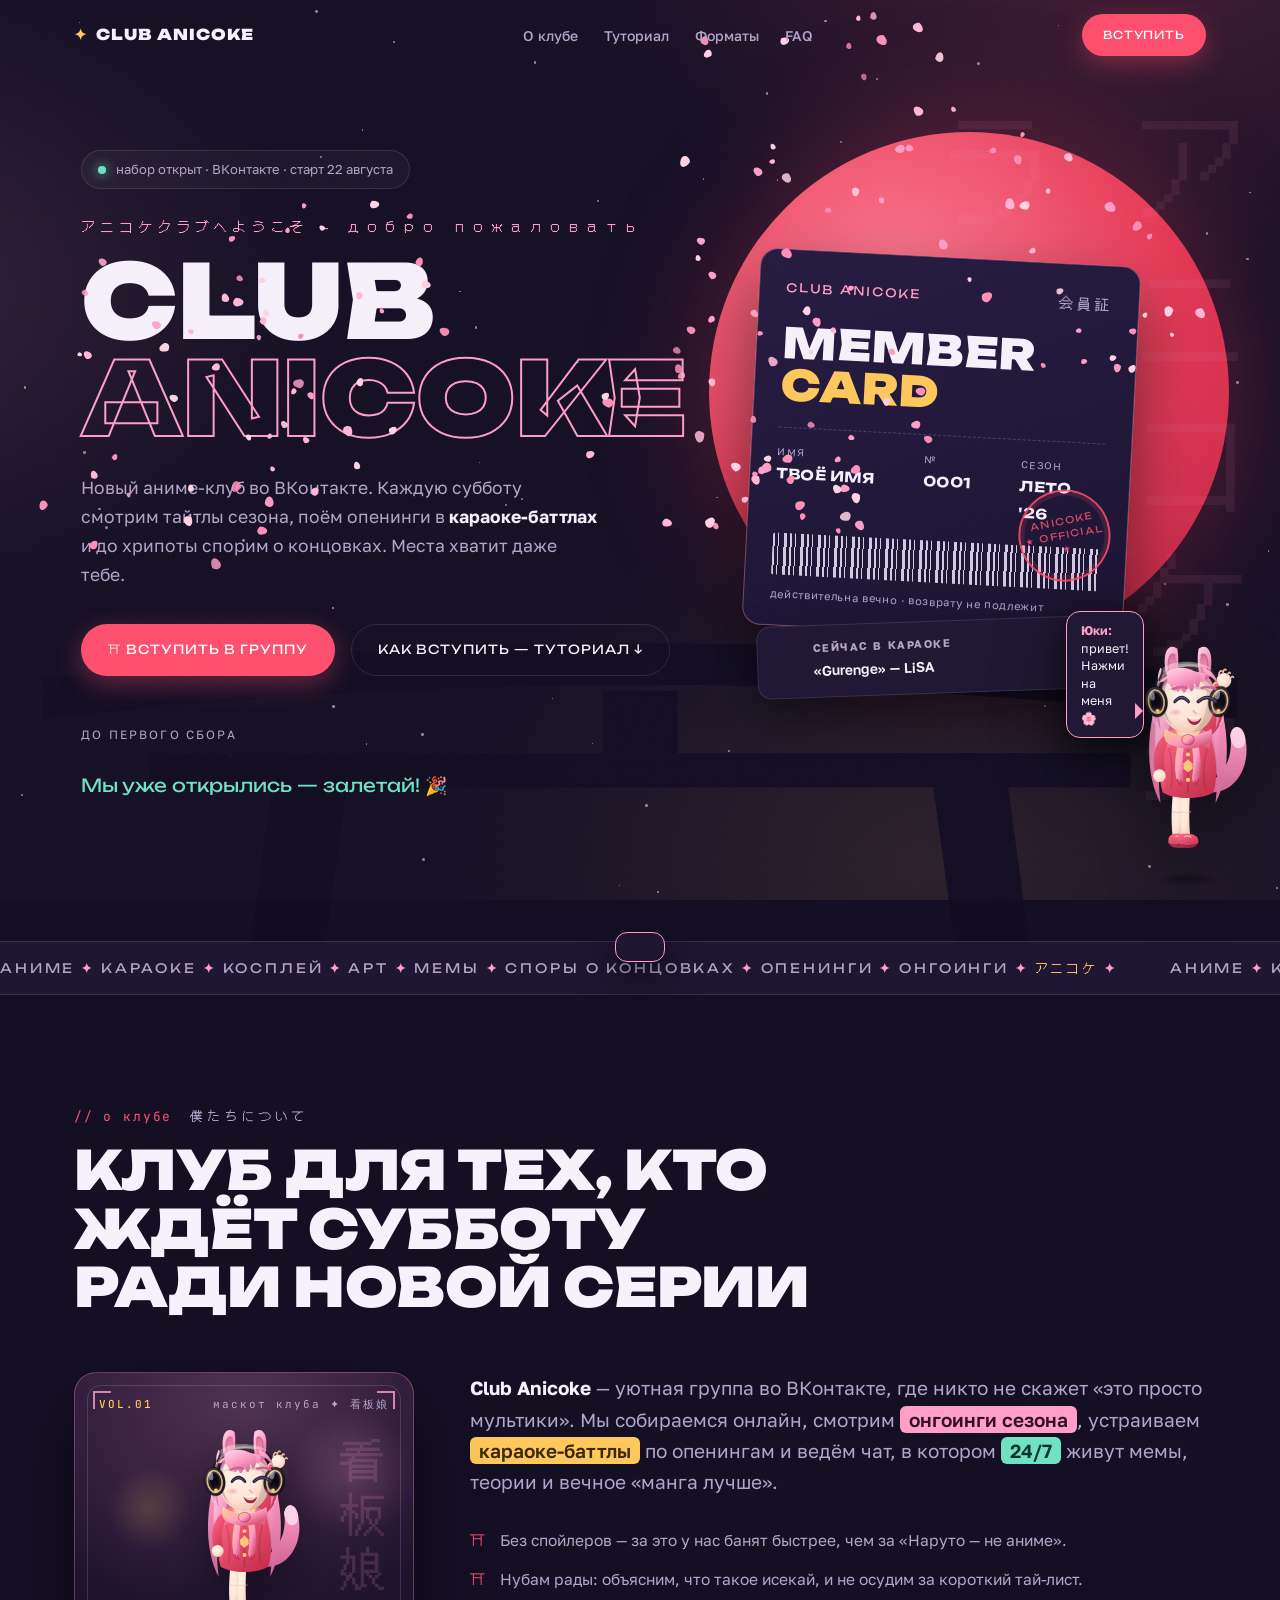
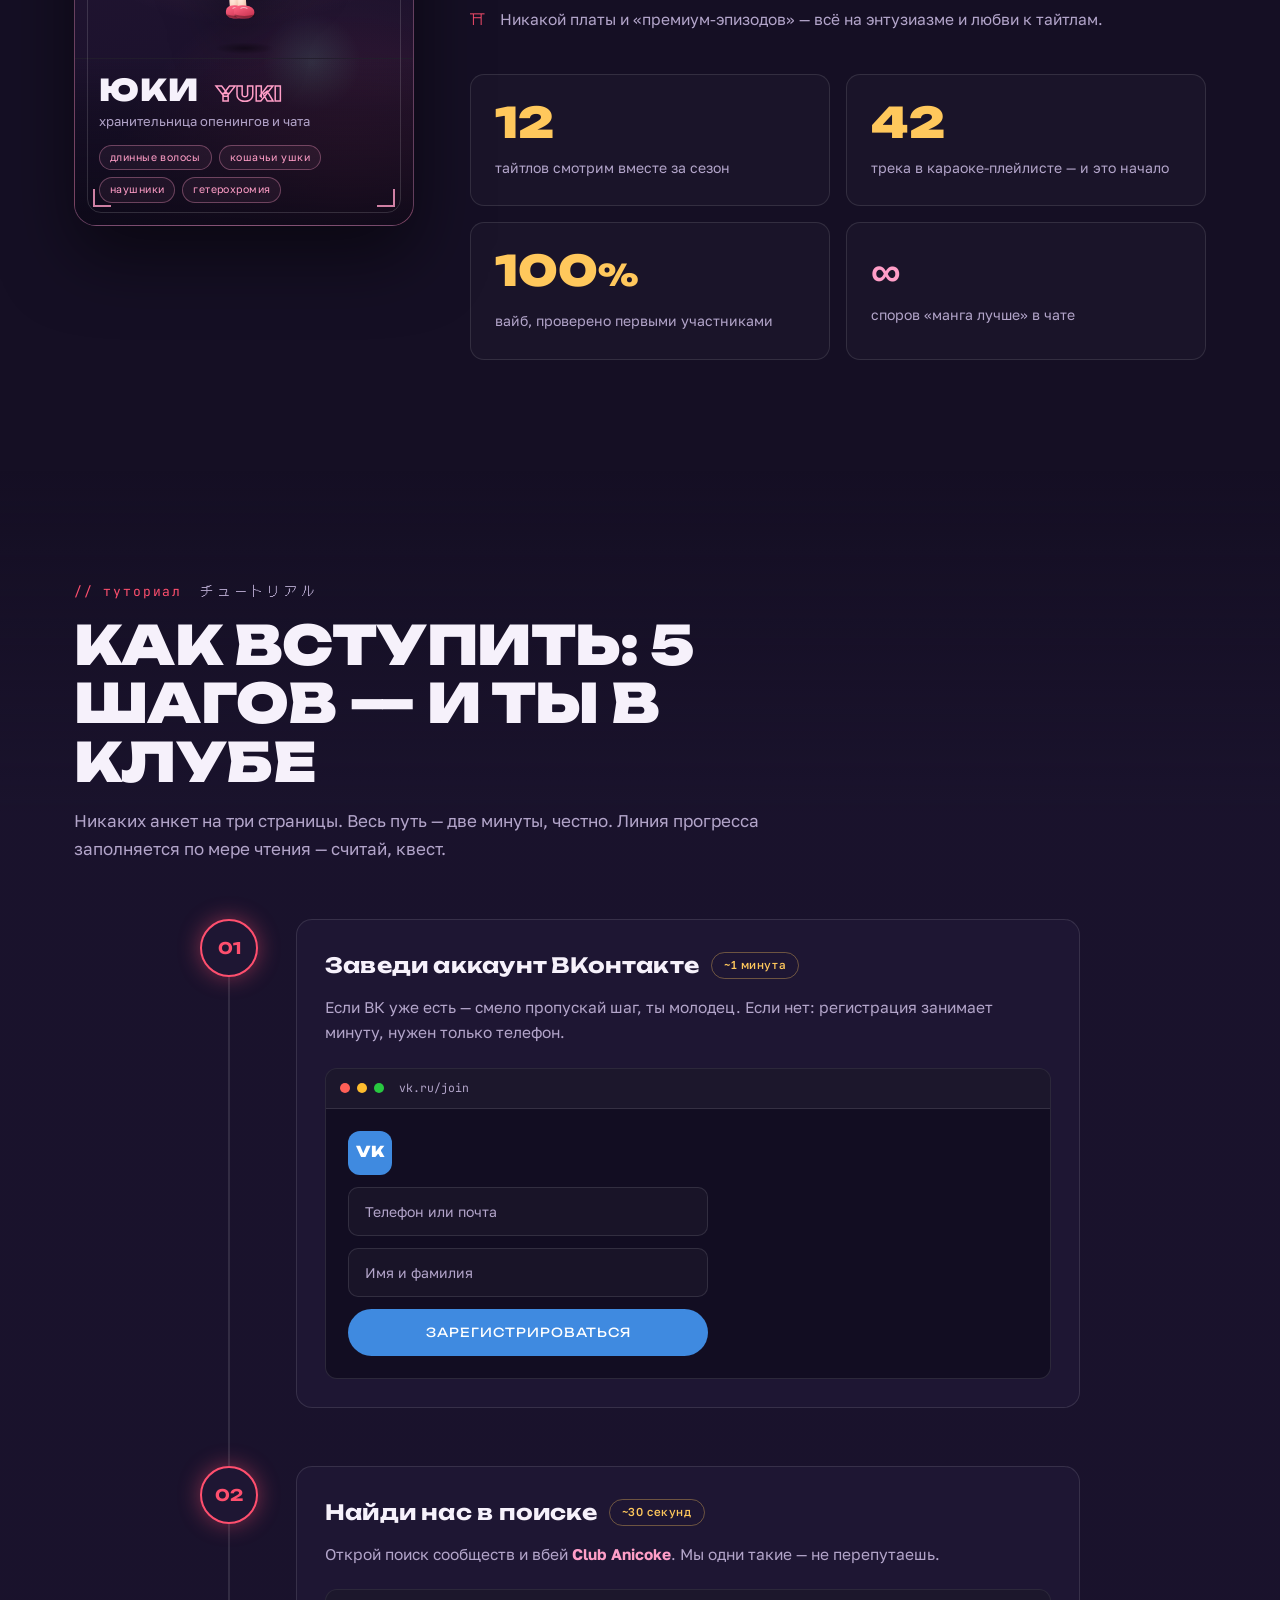
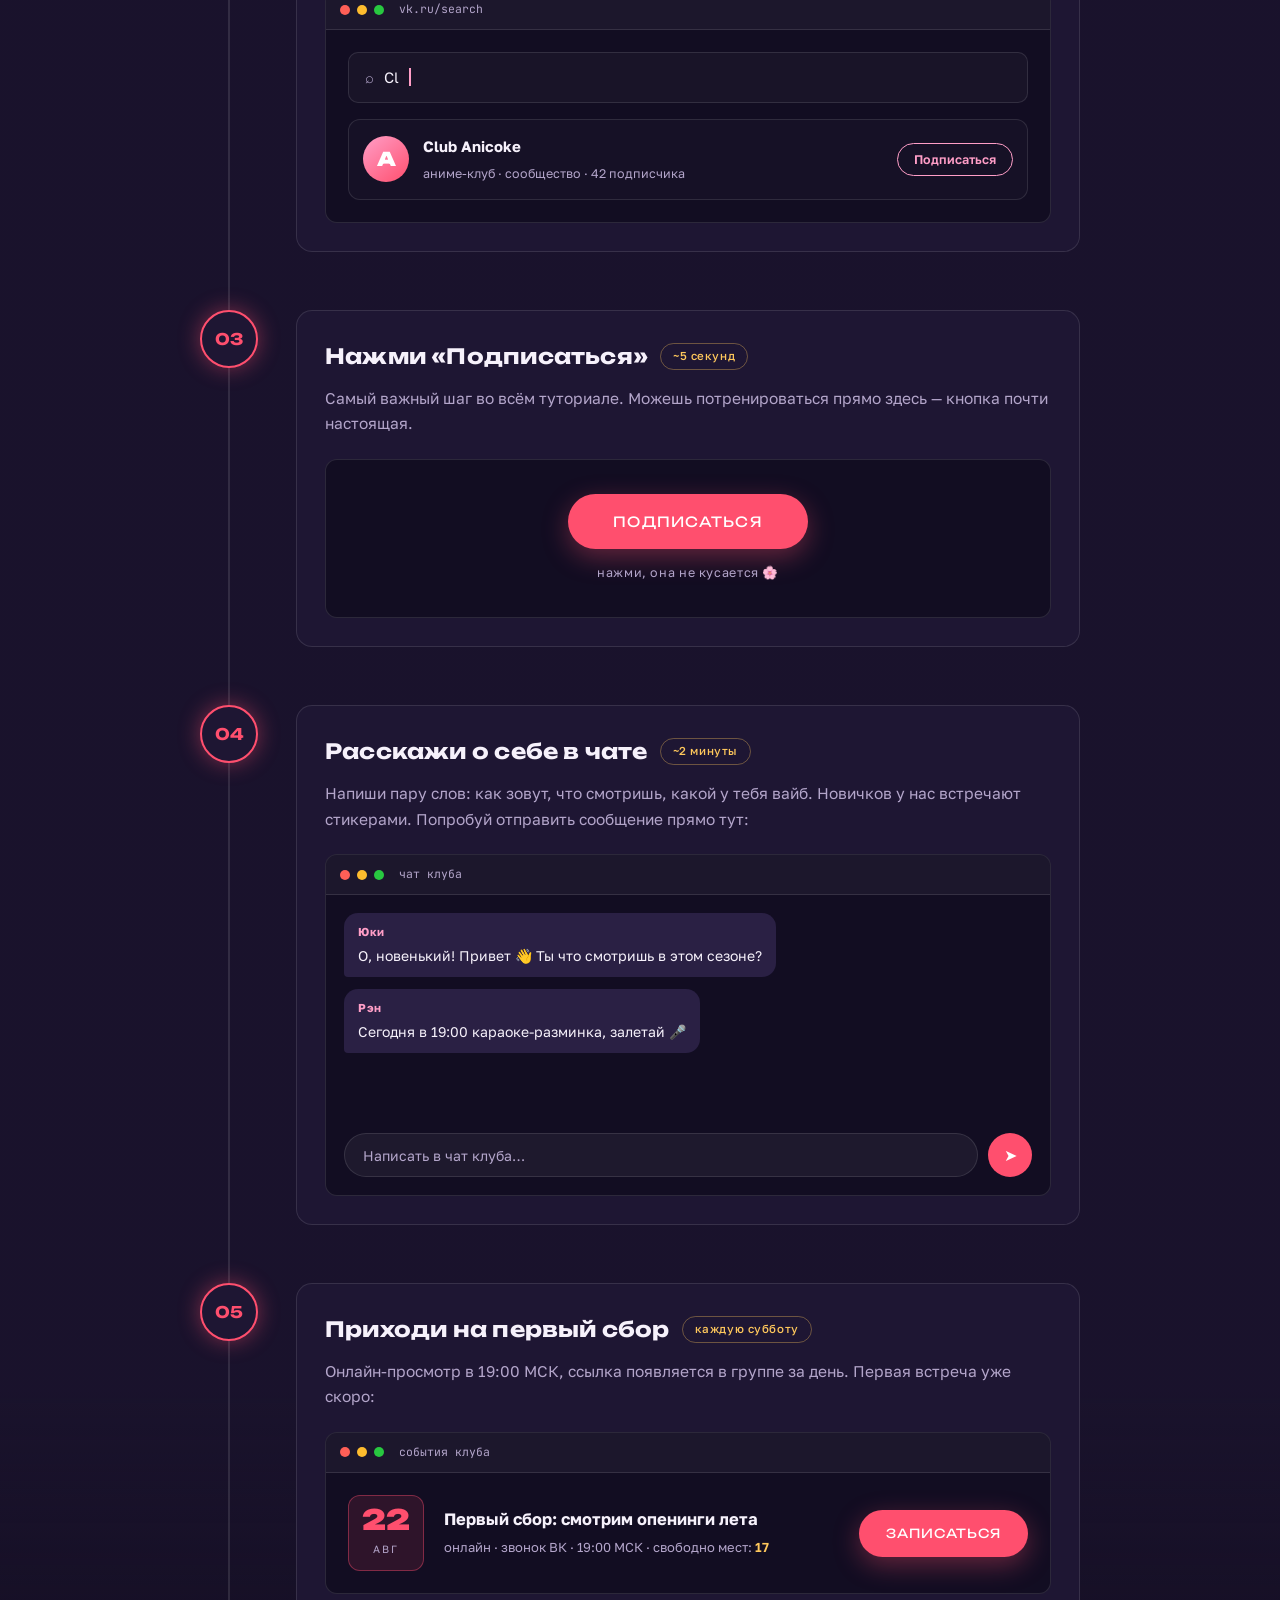
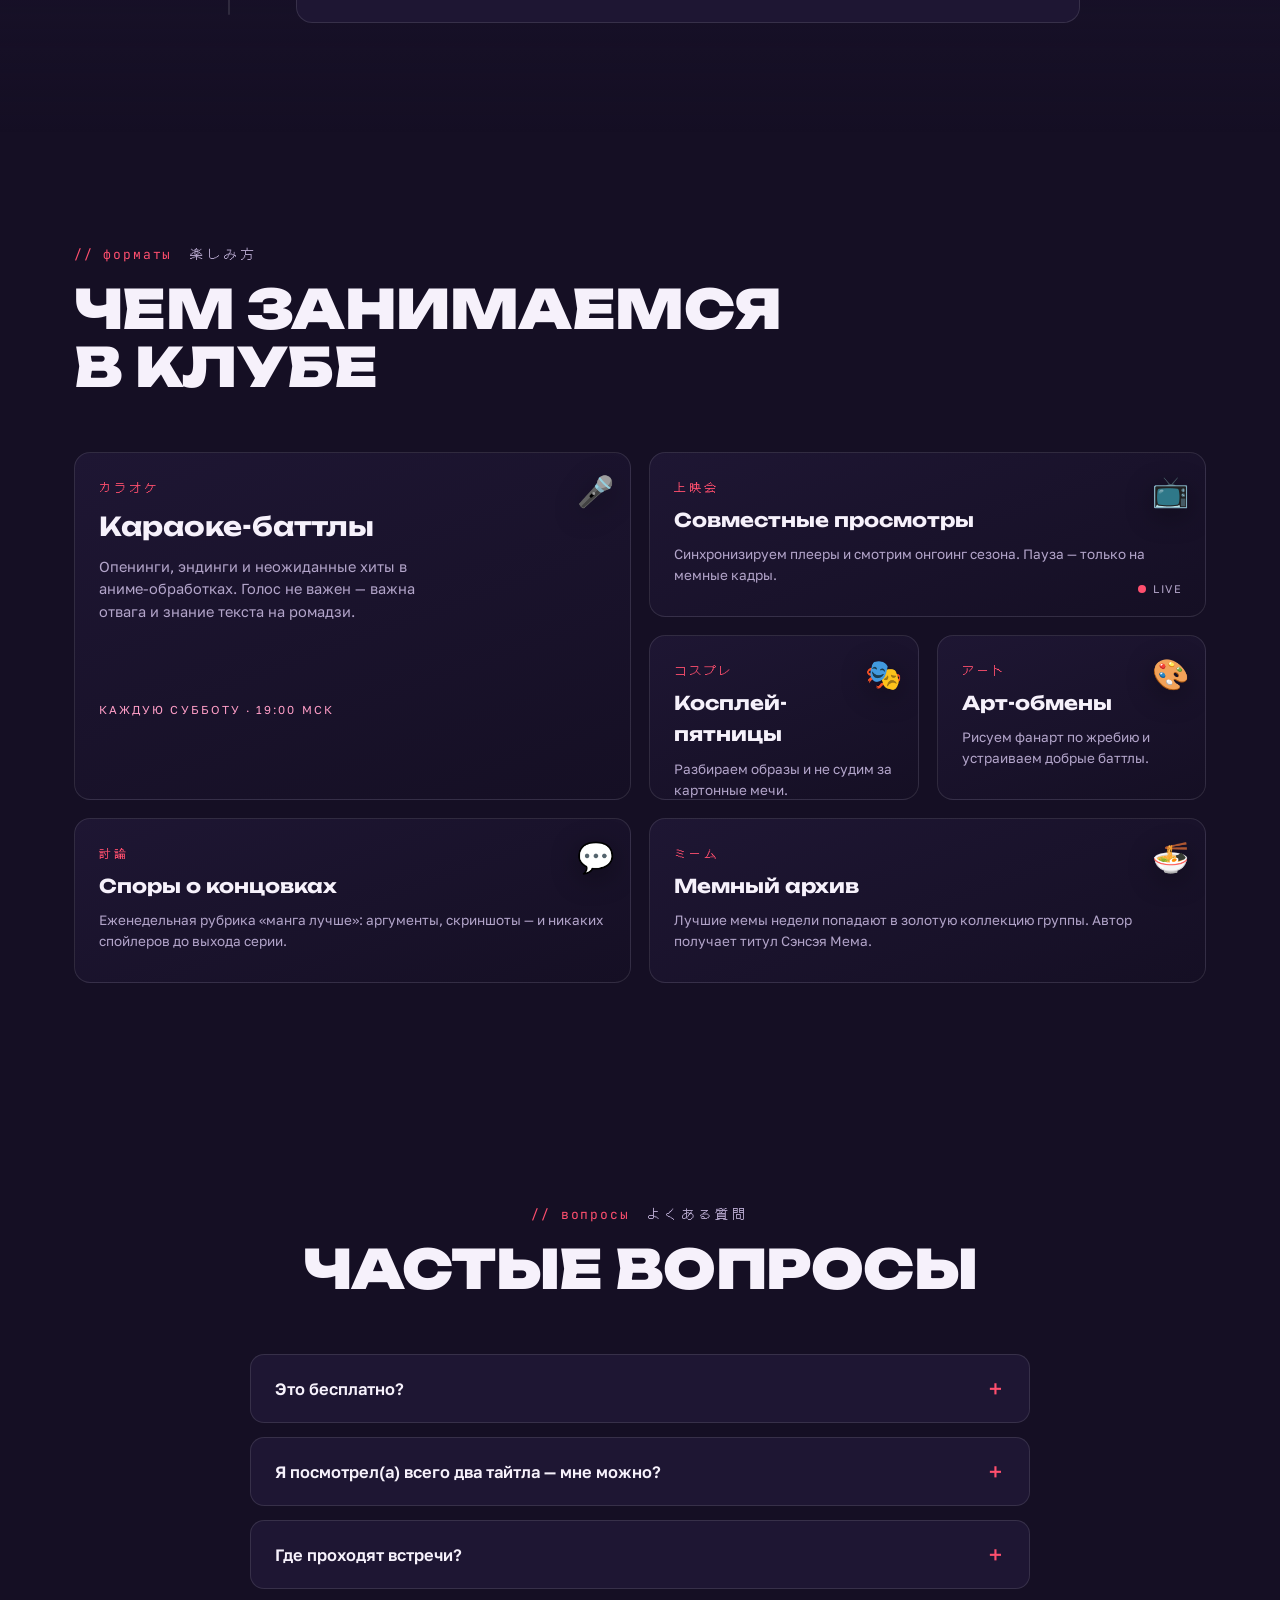
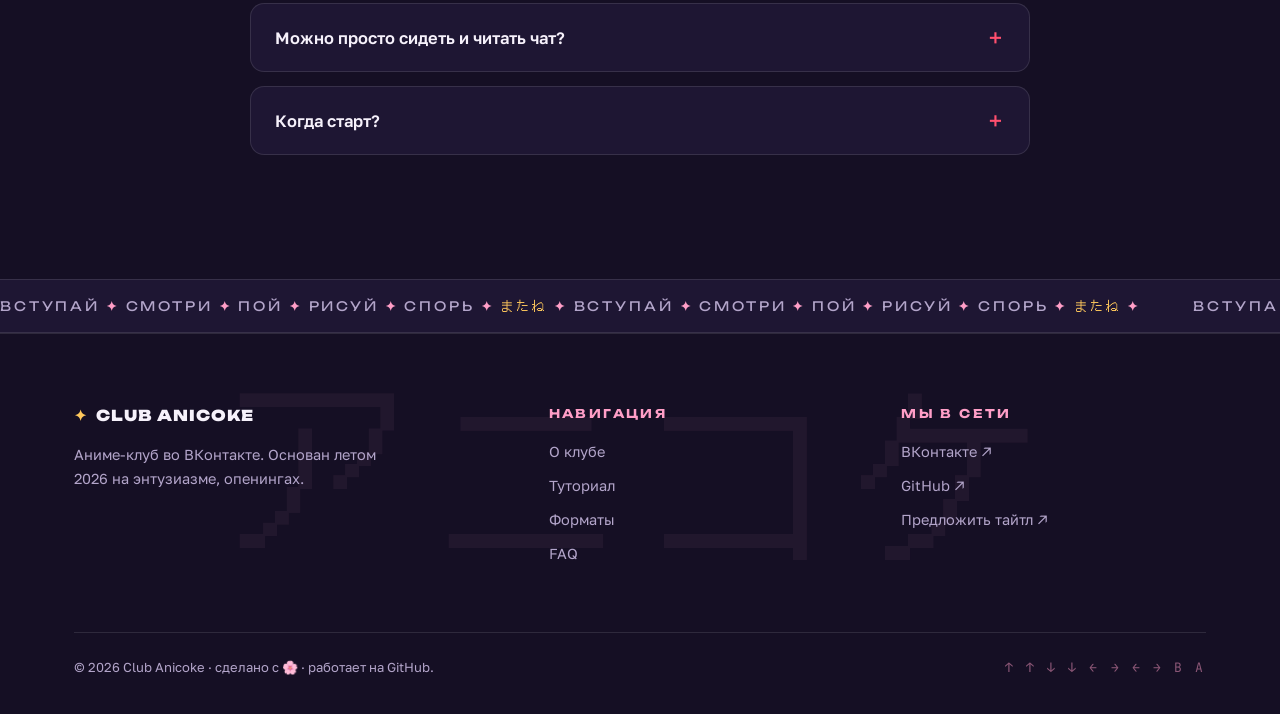
==== commit 10b4ace4: "Update index.html" ====
--- a/index.html
+++ b/index.html
@@ -8,6 +8,23 @@
     <meta name="description"
         content="Club Anicoke — новый аниме-клуб во ВКонтакте: совместные просмотры, караоке-баттлы по опенингам, косплей и споры о концовках. Туториал по вступлению внутри.">
     <meta name="theme-color" content="#150f24">
+    <!-- ═══════════ ШАРИНГ: превью ссылки в ВК / ТГ / твиттере ═══════════ -->
+    <meta property="og:type" content="website">
+    <meta property="og:locale" content="ru_RU">
+    <meta property="og:site_name" content="Club Anicoke">
+    <meta property="og:title" content="Club Anicoke — аниме-клуб во ВКонтакте">
+    <meta property="og:description"
+        content="Совместные просмотры, караоке-баттлы по опенингам и споры о концовках каждую субботу. Набор открыт.">
+    <meta property="og:url" content="https://ТВОЙ-ЛОГИН.github.io/club-anicoke/og-image.png">
+    <meta property="og:image" content="https://ТВОЙ-ЛОГИН.github.io/club-anicoke/og-image.png">
+    <meta property="og:image:width" content="1200">
+    <meta property="og:image:height" content="630">
+    <meta property="og:image:alt" content="Club Anicoke — аниме-клуб: караоке, просмотры, косплей">
+    <meta name="twitter:card" content="summary_large_image">
+    <meta name="twitter:title" content="Club Anicoke — аниме-клуб во ВКонтакте">
+    <meta name="twitter:description"
+        content="Совместные просмотры, караоке-баттлы по опенингам и споры о концовках каждую субботу.">
+    <meta name="twitter:image" content="https://ТВОЙ-ЛОГИН.github.io/club-anicoke/og-image.png">
     <link rel="icon"
         href="data:image/svg+xml,<svg xmlns='http://www.w3.org/2000/svg' viewBox='0 0 100 100'><text y='.9em' font-size='90'>🌸</text></svg>">
     <link rel="preconnect" href="https://fonts.googleapis.com">
@@ -39,7 +56,7 @@
         <div class="intro-flash"></div>
         <div class="intro-stage">
             <div class="intro-sun"></div>
-            <div class="intro-jp">
+            <div class="intro-jp" lang="ja">
                 <span style="animation-delay:.35s">ア</span><span style="animation-delay:.47s">ニ</span><span
                     style="animation-delay:.59s">コ</span><span style="animation-delay:.71s">ケ</span>
             </div>
@@ -73,7 +90,7 @@
         <!-- ═══════════ ОТКРЫВАЮЩАЯ СЦЕНА ═══════════ -->
         <section class="hero">
             <div class="sun" aria-hidden="true"></div>
-            <div class="hero-jp" aria-hidden="true">アニコケクラブ</div>
+            <div class="hero-jp" lang="ja" aria-hidden="true">アニコケクラブ</div>
             <svg class="torii" viewBox="0 0 1200 300" preserveAspectRatio="xMidYMax slice" aria-hidden="true">
                 <g fill="#120d22">
                     <path d="M40 52 Q600 -14 1160 52 L1160 90 Q600 26 40 90 Z" />
@@ -88,7 +105,7 @@
                 <div class="hero-grid">
                     <div>
                         <div class="badge"><span class="dot"></span> набор открыт · ВКонтакте · старт 22 августа</div>
-                        <div class="hero-jp-top">アニコケクラブへようこそ — добро пожаловать</div>
+                        <div class="hero-jp-top"><span lang="ja">アニコケクラブへようこそ</span> — добро пожаловать</div>
                         <h1>CLUB<br><span class="stroke">ANICOKE</span></h1>
                         <p class="hero-sub">Новый аниме-клуб во ВКонтакте. Каждую субботу смотрим тайтлы сезона,
                             поём опенинги в <b>караоке-баттлах</b> и до хрипоты спорим о концовках. Места хватит даже
@@ -111,7 +128,7 @@
 
                     <div class="ticket-wrap rev">
                         <div class="ticket" id="ticket">
-                            <div class="t-head"><span>CLUB ANICOKE</span><span class="jp">会員証</span></div>
+                            <div class="t-head"><span>CLUB ANICOKE</span><span class="jp" lang="ja">会員証</span></div>
                             <div class="t-member">MEMBER<br><em>CARD</em></div>
                             <div class="t-fields">
                                 <div class="t-f"><span>имя</span><b>ТВОЁ ИМЯ</b></div>
@@ -135,9 +152,9 @@
         <div class="ticker" aria-hidden="true">
             <div class="ticker-track">
                 <span>Аниме <b>✦</b> Караоке <b>✦</b> Косплей <b>✦</b> Арт <b>✦</b> Мемы <b>✦</b> Споры о концовках
-                    <b>✦</b> Опенинги <b>✦</b> Онгоинги <b>✦</b> <span class="jp">アニコケ</span> <b>✦</b></span>
+                    <b>✦</b> Опенинги <b>✦</b> Онгоинги <b>✦</b> <span class="jp" lang="ja">アニコケ</span> <b>✦</b></span>
                 <span>Аниме <b>✦</b> Караоке <b>✦</b> Косплей <b>✦</b> Арт <b>✦</b> Мемы <b>✦</b> Споры о концовках
-                    <b>✦</b> Опенинги <b>✦</b> Онгоинги <b>✦</b> <span class="jp">アニコケ</span> <b>✦</b></span>
+                    <b>✦</b> Опенинги <b>✦</b> Онгоинги <b>✦</b> <span class="jp" lang="ja">アニコケ</span> <b>✦</b></span>
             </div>
         </div>
 
@@ -145,7 +162,7 @@
         <section id="about">
             <div class="wrap">
                 <div class="sec-head rev">
-                    <div class="sec-tag">// о клубе <span class="jp">僕たちについて</span></div>
+                    <div class="sec-tag">// о клубе <span class="jp" lang="ja">僕たちについて</span></div>
                     <h2>Клуб для тех, кто ждёт субботу ради новой серии</h2>
                 </div>
 
@@ -156,10 +173,10 @@
                         <span class="corner tl"></span><span class="corner tr"></span>
                         <span class="corner bl"></span><span class="corner br"></span>
                         <div class="portrait-boke" aria-hidden="true"></div>
-                        <div class="portrait-jp" aria-hidden="true">看板娘</div>
+                        <div class="portrait-jp" lang="ja" aria-hidden="true">看板娘</div>
                         <div class="portrait-top">
                             <span class="pt-vol">VOL.01</span>
-                            <span class="pt-role">маскот клуба ✦ 看板娘</span>
+                            <span class="pt-role">маскот клуба ✦ <span lang="ja">看板娘</span></span>
                         </div>
                         <div class="portrait-art" id="portraitArt"><noscript>🌸 Юки появится при включённом
                                 JavaScript</noscript></div>
@@ -213,7 +230,7 @@
         <section id="tutorial">
             <div class="wrap">
                 <div class="sec-head rev">
-                    <div class="sec-tag">// туториал <span class="jp">チュートリアル</span></div>
+                    <div class="sec-tag">// туториал <span class="jp" lang="ja">チュートリアル</span></div>
                     <h2>Как вступить: 5 шагов — и ты в клубе</h2>
                     <p>Никаких анкет на три страницы. Весь путь — две минуты, честно. Линия прогресса заполняется по
                         мере чтения — считай, квест.</p>
@@ -344,13 +361,13 @@
         <section id="formats">
             <div class="wrap">
                 <div class="sec-head rev">
-                    <div class="sec-tag">// форматы <span class="jp">楽しみ方</span></div>
+                    <div class="sec-tag">// форматы <span class="jp" lang="ja">楽しみ方</span></div>
                     <h2>Чем занимаемся в клубе</h2>
                 </div>
                 <div class="bento">
                     <div class="b-card b-karaoke rev">
                         <span class="b-emoji" aria-hidden="true">🎤</span>
-                        <div class="jp-tag">カラオケ</div>
+                        <div class="jp-tag" lang="ja">カラオケ</div>
                         <h3>Караоке-баттлы</h3>
                         <p>Опенинги, эндинги и неожиданные хиты в аниме-обработках. Голос не важен — важна отвага и
                             знание текста на ромадзи.</p>
@@ -359,33 +376,33 @@
                     </div>
                     <div class="b-card b-watch rev">
                         <span class="b-emoji" aria-hidden="true">📺</span>
-                        <div class="jp-tag">上映会</div>
+                        <div class="jp-tag" lang="ja">上映会</div>
                         <h3>Совместные просмотры</h3>
                         <p>Синхронизируем плееры и смотрим онгоинг сезона. Пауза — только на мемные кадры.</p>
                         <div class="rec"><i></i> live</div>
                     </div>
                     <div class="b-card rev">
                         <span class="b-emoji" aria-hidden="true">🎭</span>
-                        <div class="jp-tag">コスプレ</div>
+                        <div class="jp-tag" lang="ja">コスプレ</div>
                         <h3>Косплей-пятницы</h3>
                         <p>Разбираем образы и не судим за картонные мечи.</p>
                     </div>
                     <div class="b-card rev">
                         <span class="b-emoji" aria-hidden="true">🎨</span>
-                        <div class="jp-tag">アート</div>
+                        <div class="jp-tag" lang="ja">アート</div>
                         <h3>Арт-обмены</h3>
                         <p>Рисуем фанарт по жребию и устраиваем добрые баттлы.</p>
                     </div>
                     <div class="b-card b-talk rev">
                         <span class="b-emoji" aria-hidden="true">💬</span>
-                        <div class="jp-tag">討論</div>
+                        <div class="jp-tag" lang="ja">討論</div>
                         <h3>Споры о концовках</h3>
                         <p>Еженедельная рубрика «манга лучше»: аргументы, скриншоты — и никаких спойлеров до выхода
                             серии.</p>
                     </div>
                     <div class="b-card b-meme rev">
                         <span class="b-emoji" aria-hidden="true">🍜</span>
-                        <div class="jp-tag">ミーム</div>
+                        <div class="jp-tag" lang="ja">ミーム</div>
                         <h3>Мемный архив</h3>
                         <p>Лучшие мемы недели попадают в золотую коллекцию группы. Автор получает титул Сэнсэя Мема.</p>
                     </div>
@@ -397,7 +414,7 @@
         <section id="faq">
             <div class="wrap">
                 <div class="sec-head rev" style="margin-left:auto;margin-right:auto;text-align:center">
-                    <div class="sec-tag">// вопросы <span class="jp">よくある質問</span></div>
+                    <div class="sec-tag">// вопросы <span class="jp" lang="ja">よくある質問</span></div>
                     <h2>Частые вопросы</h2>
                 </div>
                 <div class="faq">
@@ -448,12 +465,12 @@
 
         <div class="ticker ticker--rev" aria-hidden="true">
             <div class="ticker-track">
-                <span>Вступай <b>✦</b> Смотри <b>✦</b> Пой <b>✦</b> Рисуй <b>✦</b> Спорь <b>✦</b> <span
-                        class="jp">またね</span> <b>✦</b> Вступай <b>✦</b> Смотри <b>✦</b> Пой <b>✦</b> Рисуй <b>✦</b>
-                    Спорь <b>✦</b> <span class="jp">またね</span> <b>✦</b></span>
-                <span>Вступай <b>✦</b> Смотри <b>✦</b> Пой <b>✦</b> Рисуй <b>✦</b> Спорь <b>✦</b> <span
-                        class="jp">またね</span> <b>✦</b> Вступай <b>✦</b> Смотри <b>✦</b> Пой <b>✦</b> Рисуй <b>✦</b>
-                    Спорь <b>✦</b> <span class="jp">またね</span> <b>✦</b></span>
+                <span>Вступай <b>✦</b> Смотри <b>✦</b> Пой <b>✦</b> Рисуй <b>✦</b> Спорь <b>✦</b> <span class="jp"
+                        lang="ja">またね</span> <b>✦</b> Вступай <b>✦</b> Смотри <b>✦</b> Пой <b>✦</b> Рисуй <b>✦</b>
+                    Спорь <b>✦</b> <span class="jp" lang="ja">またね</span> <b>✦</b></span>
+                <span>Вступай <b>✦</b> Смотри <b>✦</b> Пой <b>✦</b> Рисуй <b>✦</b> Спорь <b>✦</b> <span class="jp"
+                        lang="ja">またね</span> <b>✦</b> Вступай <b>✦</b> Смотри <b>✦</b> Пой <b>✦</b> Рисуй <b>✦</b>
+                    Спорь <b>✦</b> <span class="jp" lang="ja">またね</span> <b>✦</b></span>
             </div>
         </div>
 
@@ -461,7 +478,7 @@
 
     <!-- ═══════════ ФУТЕР ═══════════ -->
     <footer>
-        <div class="foot-jp" aria-hidden="true">アニコケ</div>
+        <div class="foot-jp" lang="ja" aria-hidden="true">アニコケ</div>
         <div class="wrap">
             <div class="foot-grid">
                 <div class="f-brand">
@@ -479,7 +496,8 @@
                 <div>
                     <h4>Мы в сети</h4>
                     <a class="fl" href="https://vk.ru/anicoke" target="_blank" rel="noopener">ВКонтакте ↗</a>
-                    <a class="fl" href="https://github.com/anicoke" target="_blank" rel="noopener">GitHub ↗</a>
+                    <a class="fl" href="https://github.com/nekoulik/anicoke-site/blob/main/README.md" target="_blank"
+                        rel="noopener">GitHub ↗</a>
                     <a class="fl" href="https://vk.ru/anicoke" target="_blank" rel="noopener">Предложить тайтл ↗</a>
                 </div>
             </div>
@@ -494,4 +512,4 @@
 
 </body>
 
-</html>+</html>
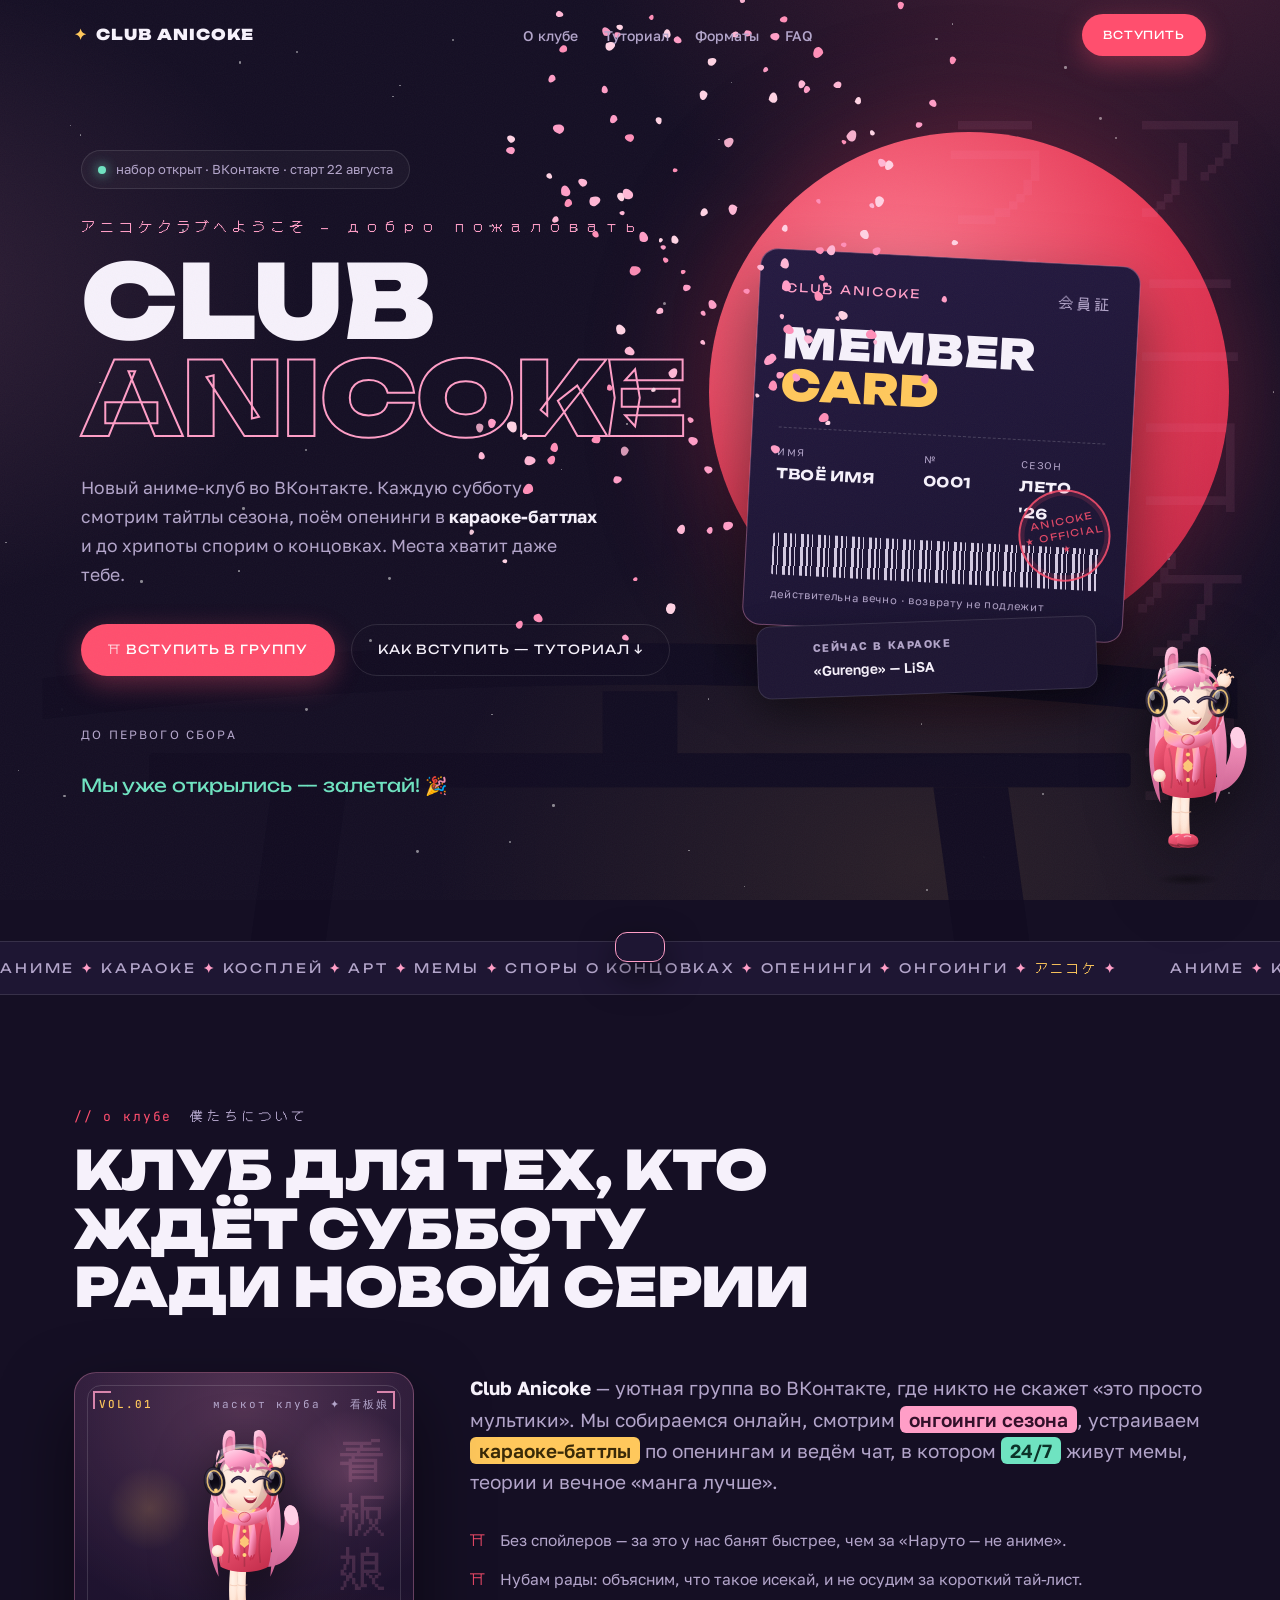
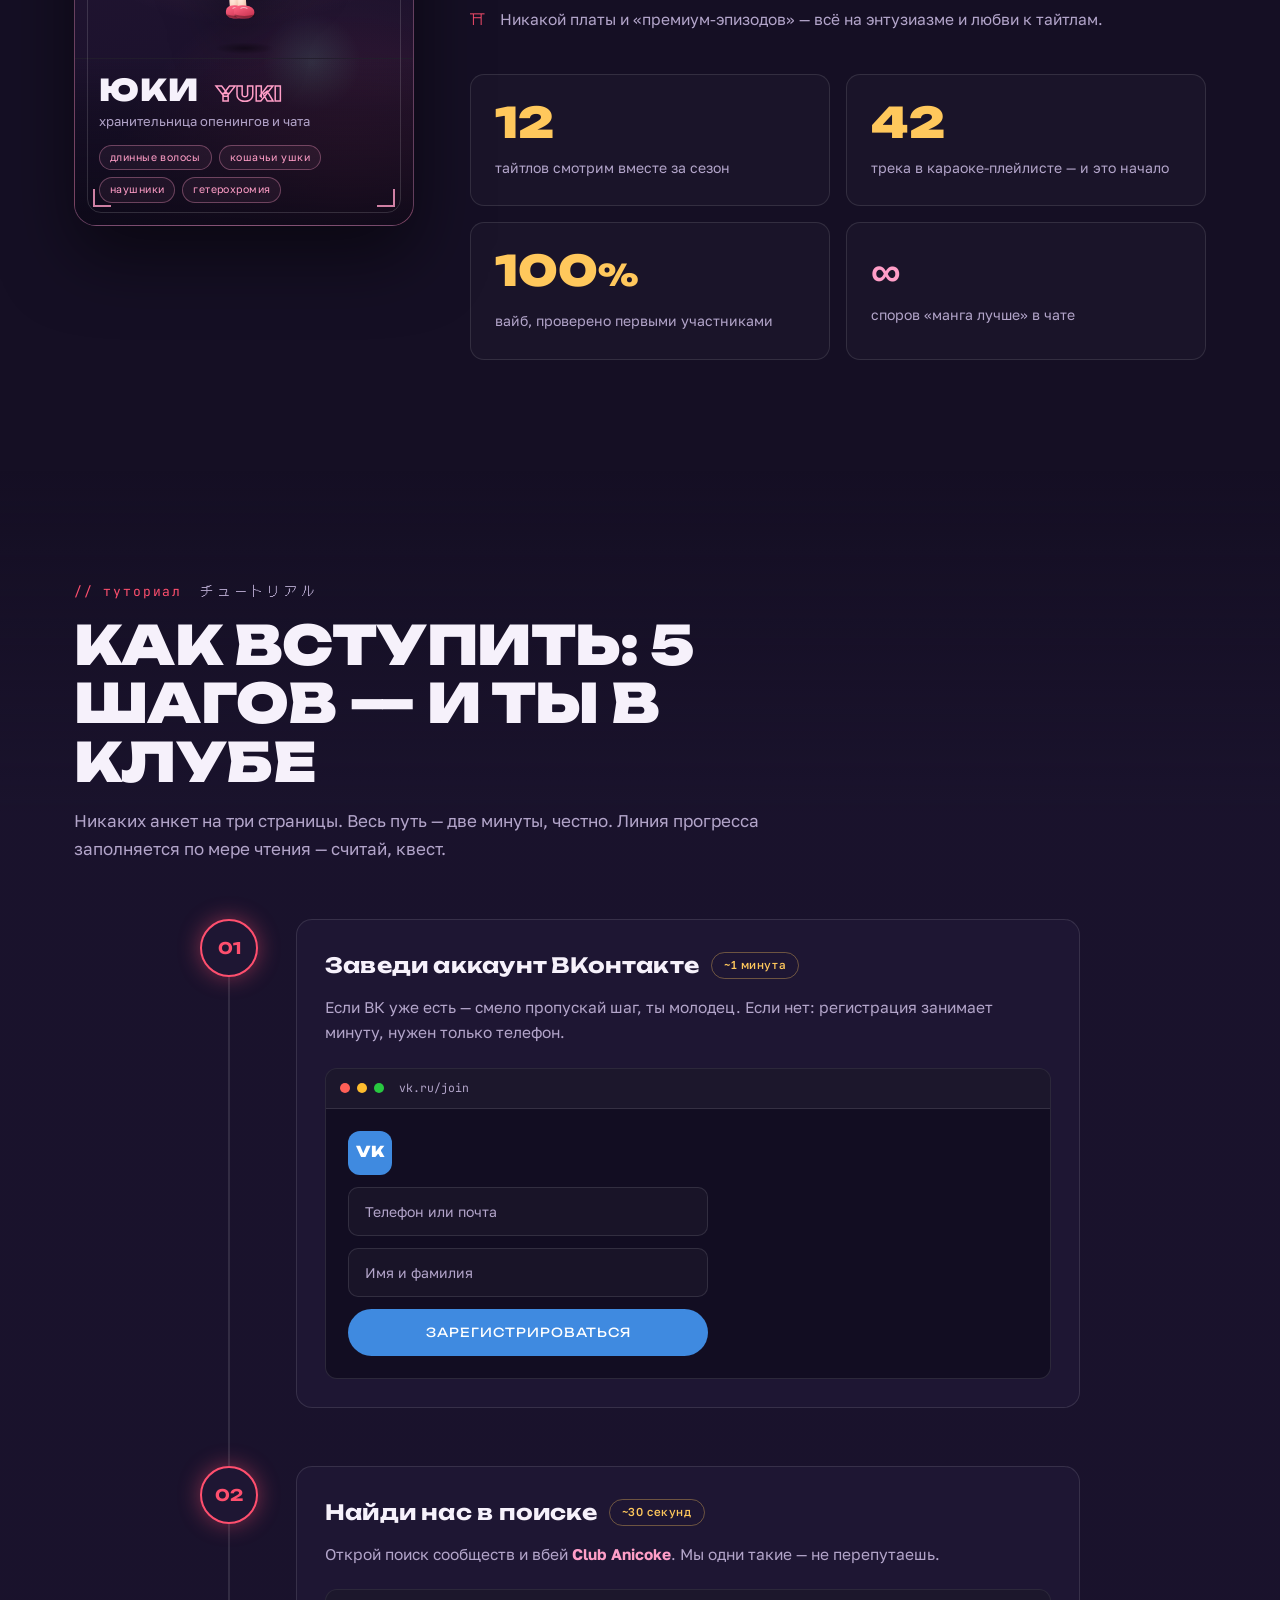
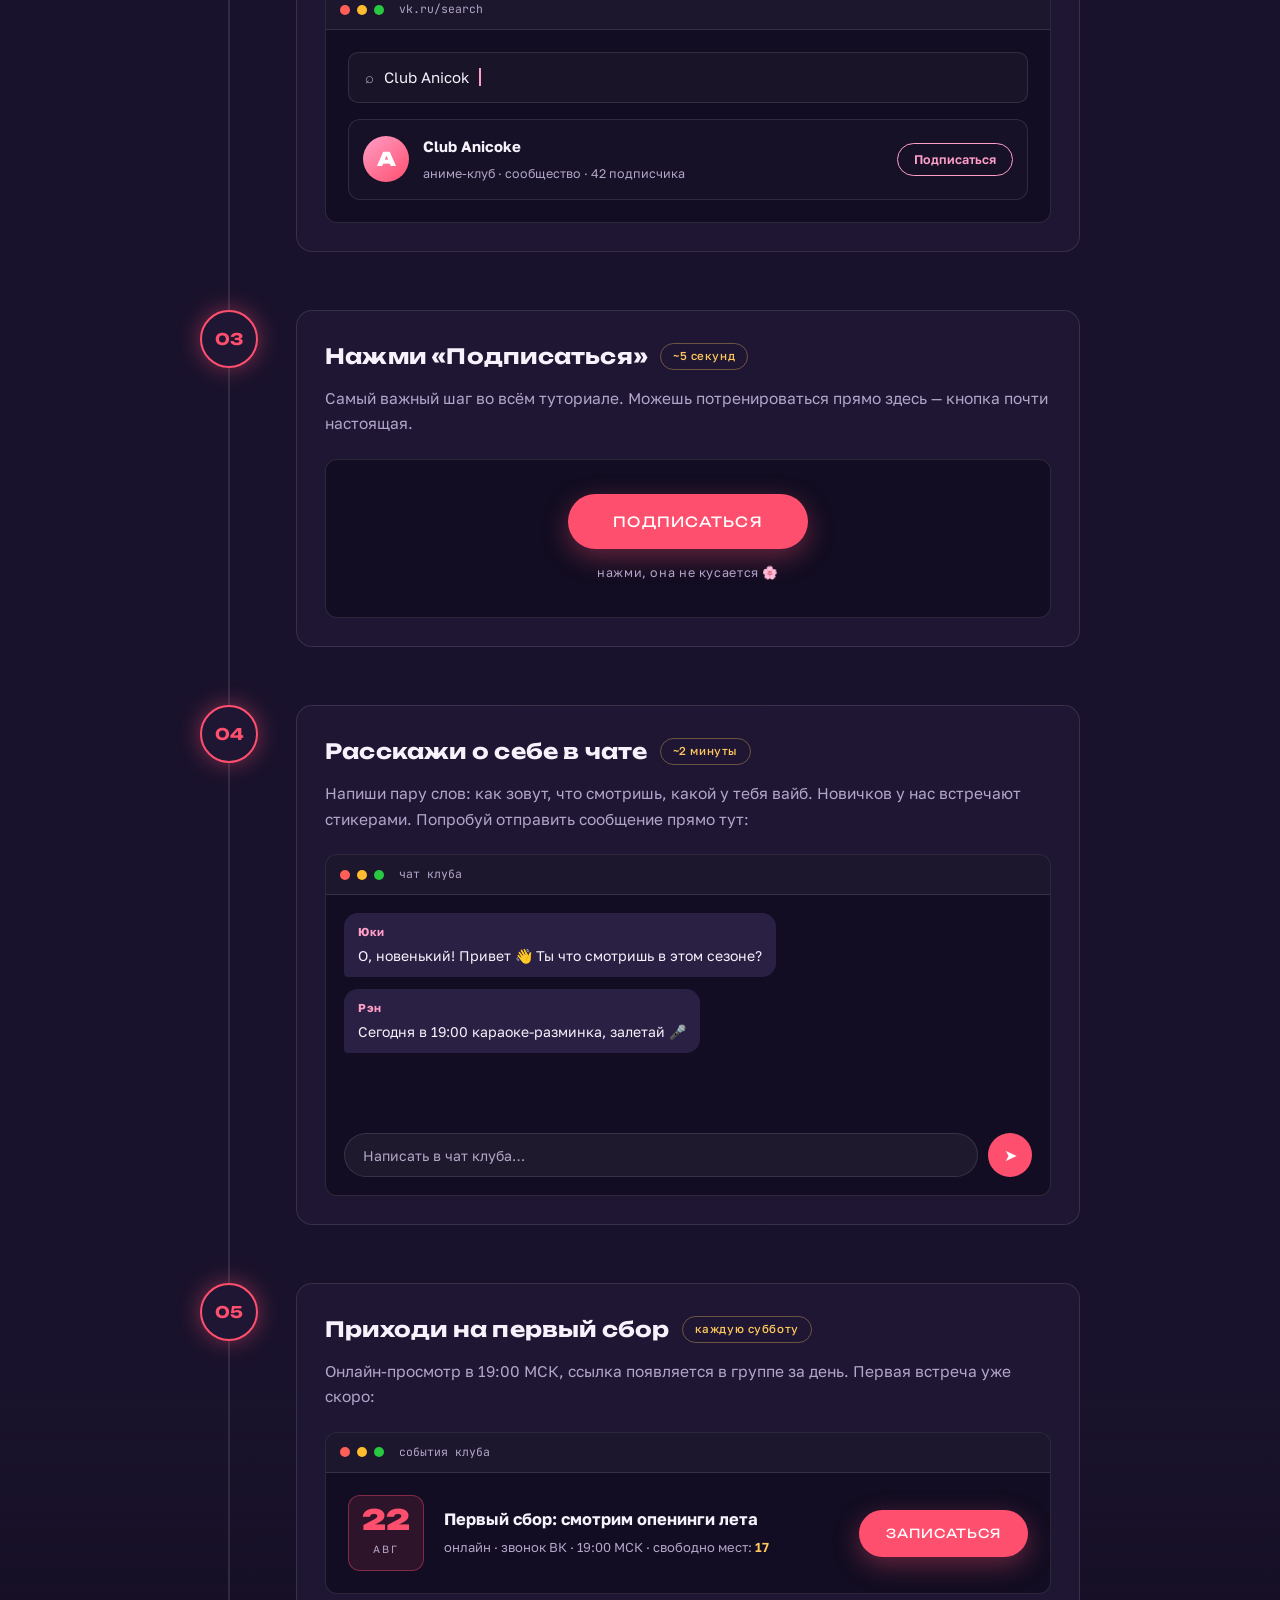
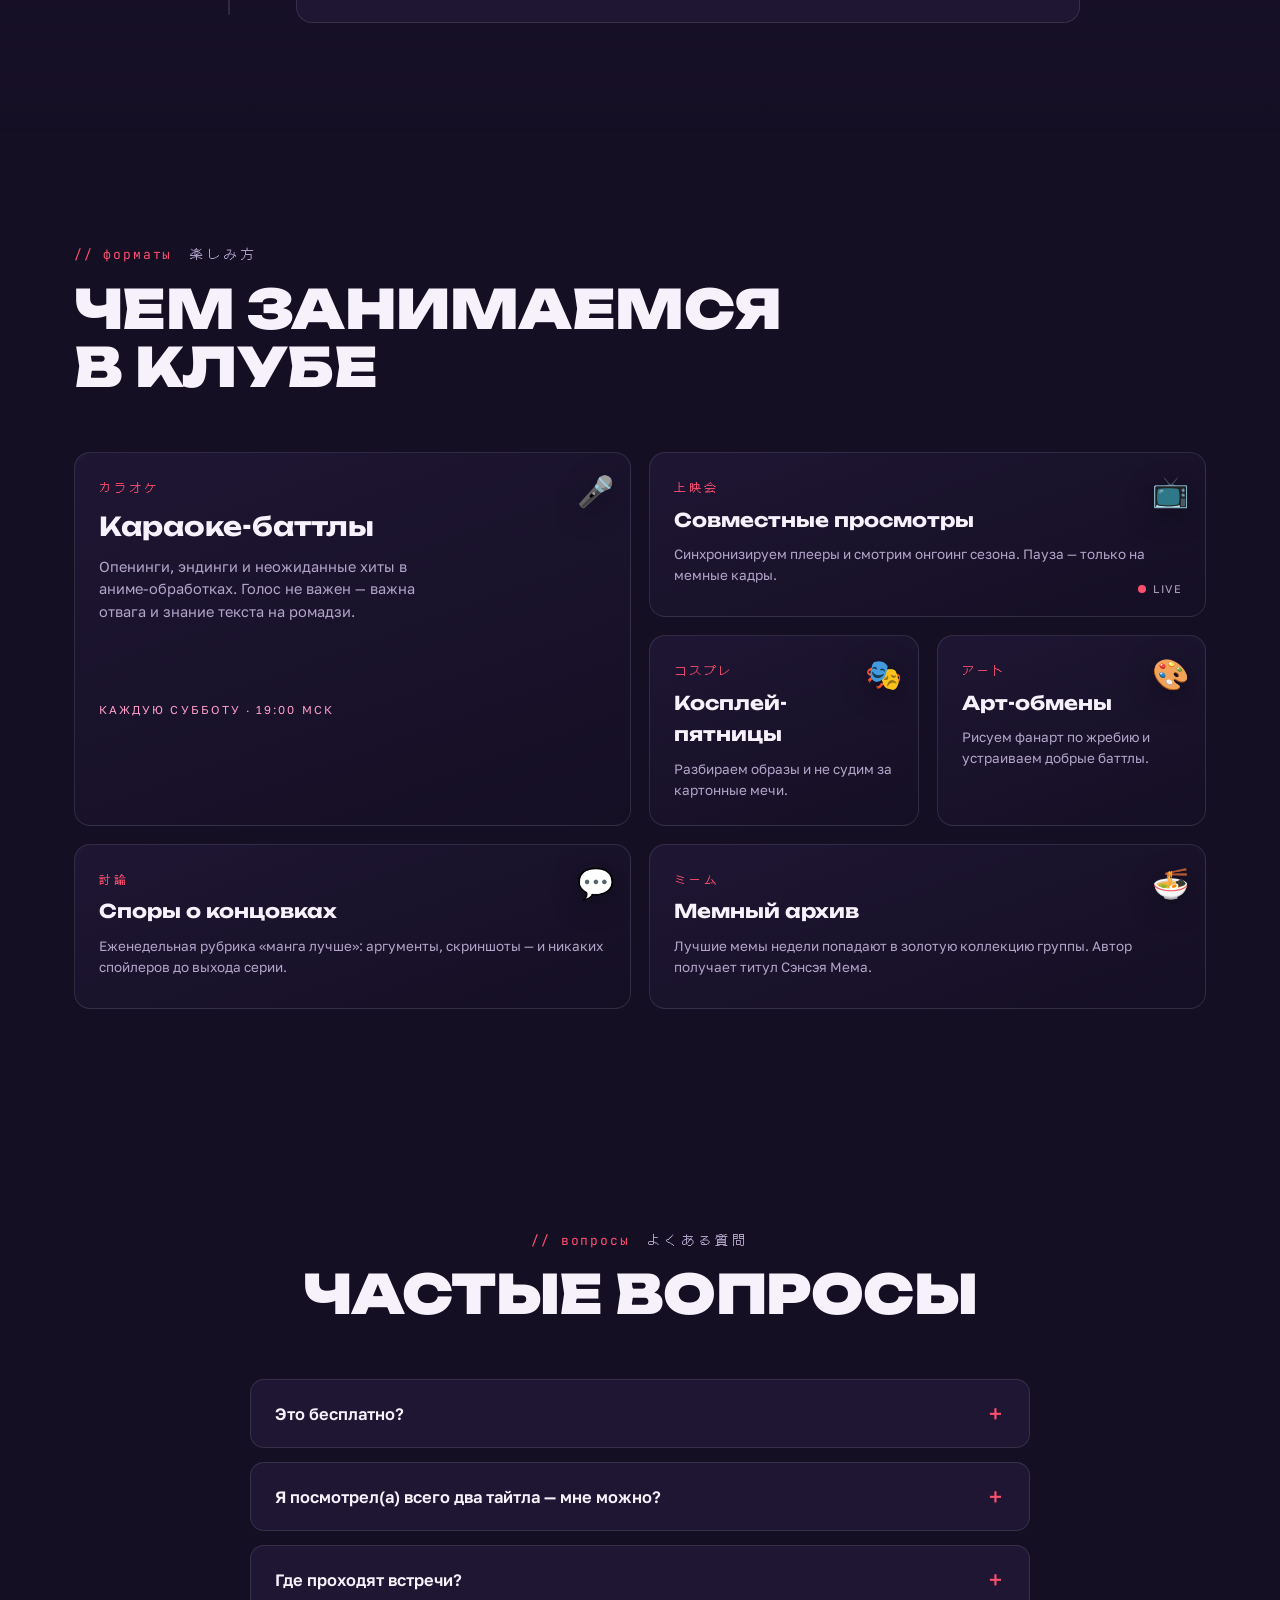
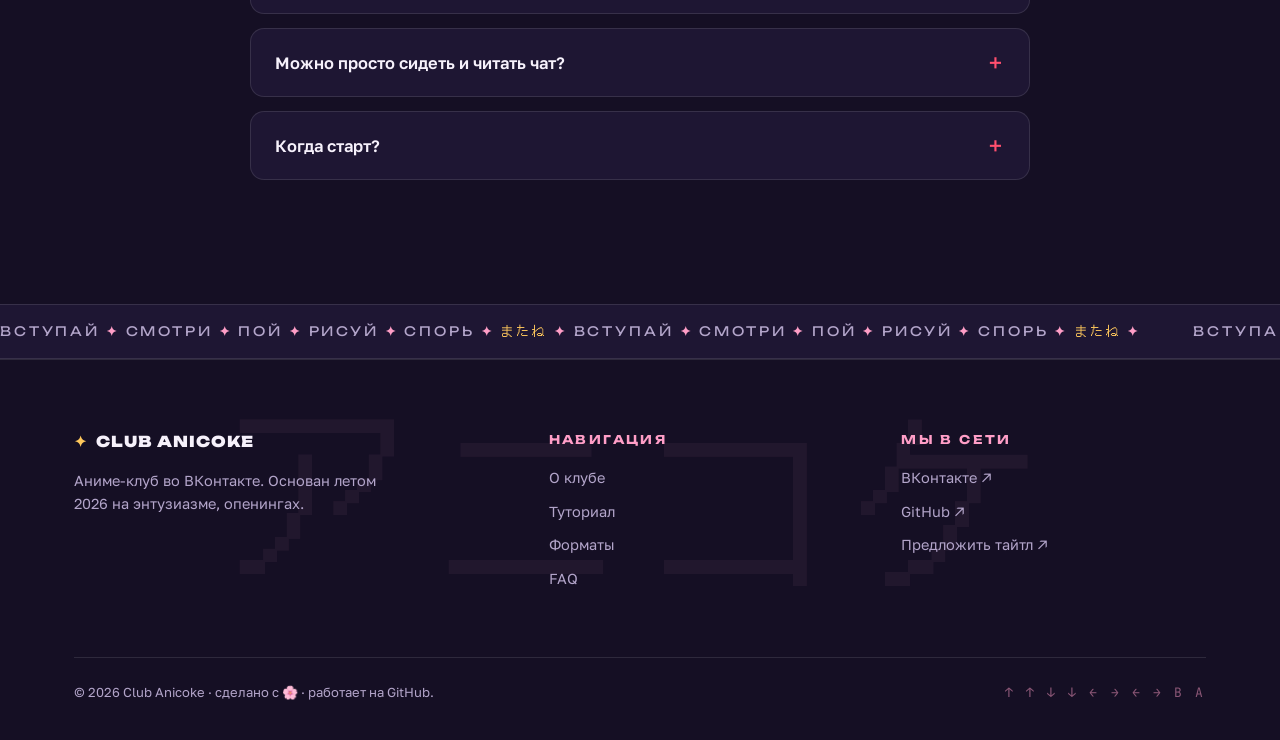
==== commit 5964a390: "Update index.html" ====
--- a/index.html
+++ b/index.html
@@ -15,8 +15,8 @@
     <meta property="og:title" content="Club Anicoke — аниме-клуб во ВКонтакте">
     <meta property="og:description"
         content="Совместные просмотры, караоке-баттлы по опенингам и споры о концовках каждую субботу. Набор открыт.">
-    <meta property="og:url" content="https://ТВОЙ-ЛОГИН.github.io/club-anicoke/og-image.png">
-    <meta property="og:image" content="https://ТВОЙ-ЛОГИН.github.io/club-anicoke/og-image.png">
+    <meta property="og:url" content="https://nekoulik.github.io/anicoke-site/">
+    <meta property="og:image" content="https://nekoulik.github.io/anicoke-site/og-image.png">
     <meta property="og:image:width" content="1200">
     <meta property="og:image:height" content="630">
     <meta property="og:image:alt" content="Club Anicoke — аниме-клуб: караоке, просмотры, косплей">
@@ -24,7 +24,7 @@
     <meta name="twitter:title" content="Club Anicoke — аниме-клуб во ВКонтакте">
     <meta name="twitter:description"
         content="Совместные просмотры, караоке-баттлы по опенингам и споры о концовках каждую субботу.">
-    <meta name="twitter:image" content="https://ТВОЙ-ЛОГИН.github.io/club-anicoke/og-image.png">
+    <meta name="twitter:image" content="https://nekoulik.github.io/anicoke-site/og-image.png">
     <link rel="icon"
         href="data:image/svg+xml,<svg xmlns='http://www.w3.org/2000/svg' viewBox='0 0 100 100'><text y='.9em' font-size='90'>🌸</text></svg>">
     <link rel="preconnect" href="https://fonts.googleapis.com">
@@ -36,6 +36,11 @@
     <script>
         document.documentElement.classList.add('js');
         if (!matchMedia('(prefers-reduced-motion: reduce)').matches) document.documentElement.classList.add('intro-lock');
+        // страховка: даже если script.js упадёт — через 3.5с разблокируем скролл и показываем контент
+        setTimeout(function () {
+            document.documentElement.classList.remove('intro-lock');
+            document.querySelectorAll('.rev, .step').forEach(function (el) { el.classList.add('in'); });
+        }, 3500);
     </script>
     <script src="script.js" defer></script>
     <noscript>
--- a/style.css
+++ b/style.css
@@ -86,7 +86,8 @@
 
 a:focus-visible,
 button:focus-visible,
-input:focus-visible {
+input:focus-visible,
+[tabindex]:focus-visible {
     outline: 2px solid var(--gold);
     outline-offset: 3px
 }
@@ -1491,7 +1492,7 @@
 .bento {
     display: grid;
     grid-template-columns: repeat(4, 1fr);
-    grid-auto-rows: 165px;
+    grid-auto-rows: minmax(165px, auto);
     gap: 18px
 }
 
@@ -2623,4 +2624,4 @@
     #greeter {
         display: none !important
     }
-}+}
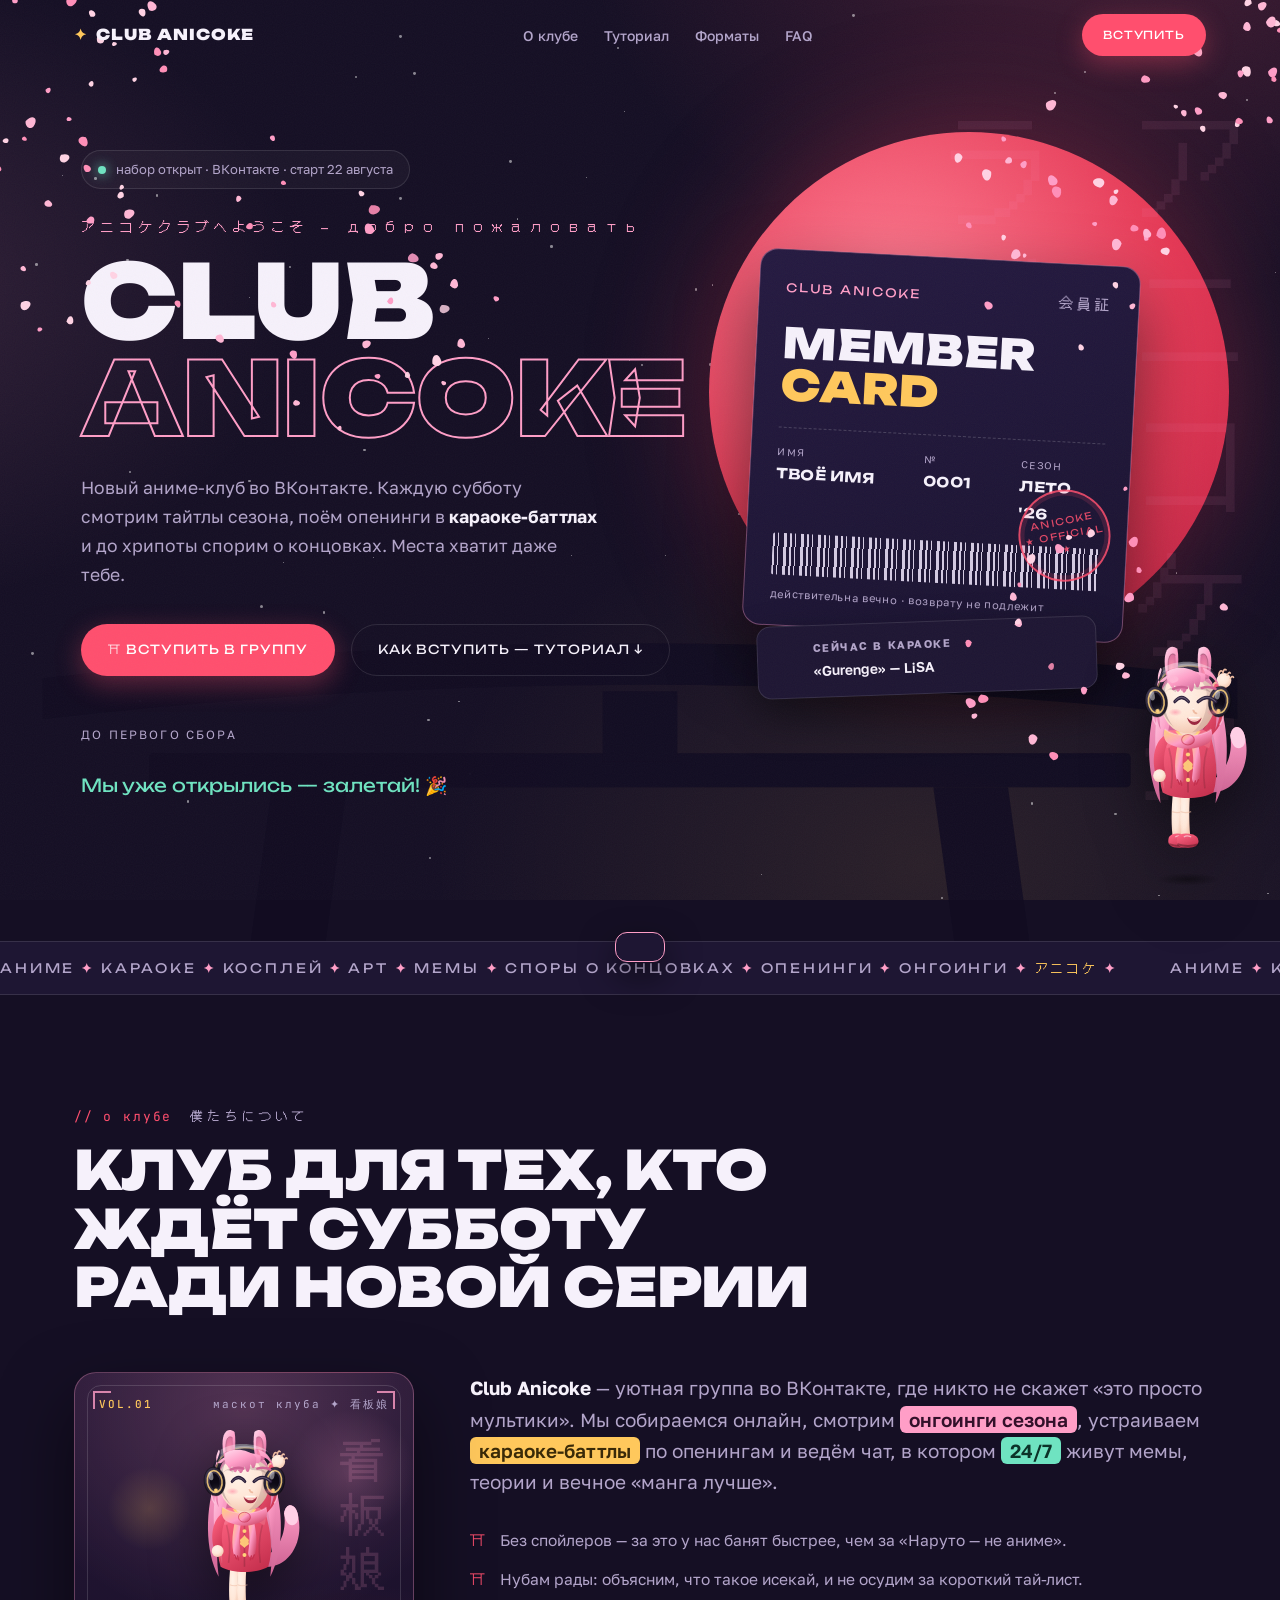
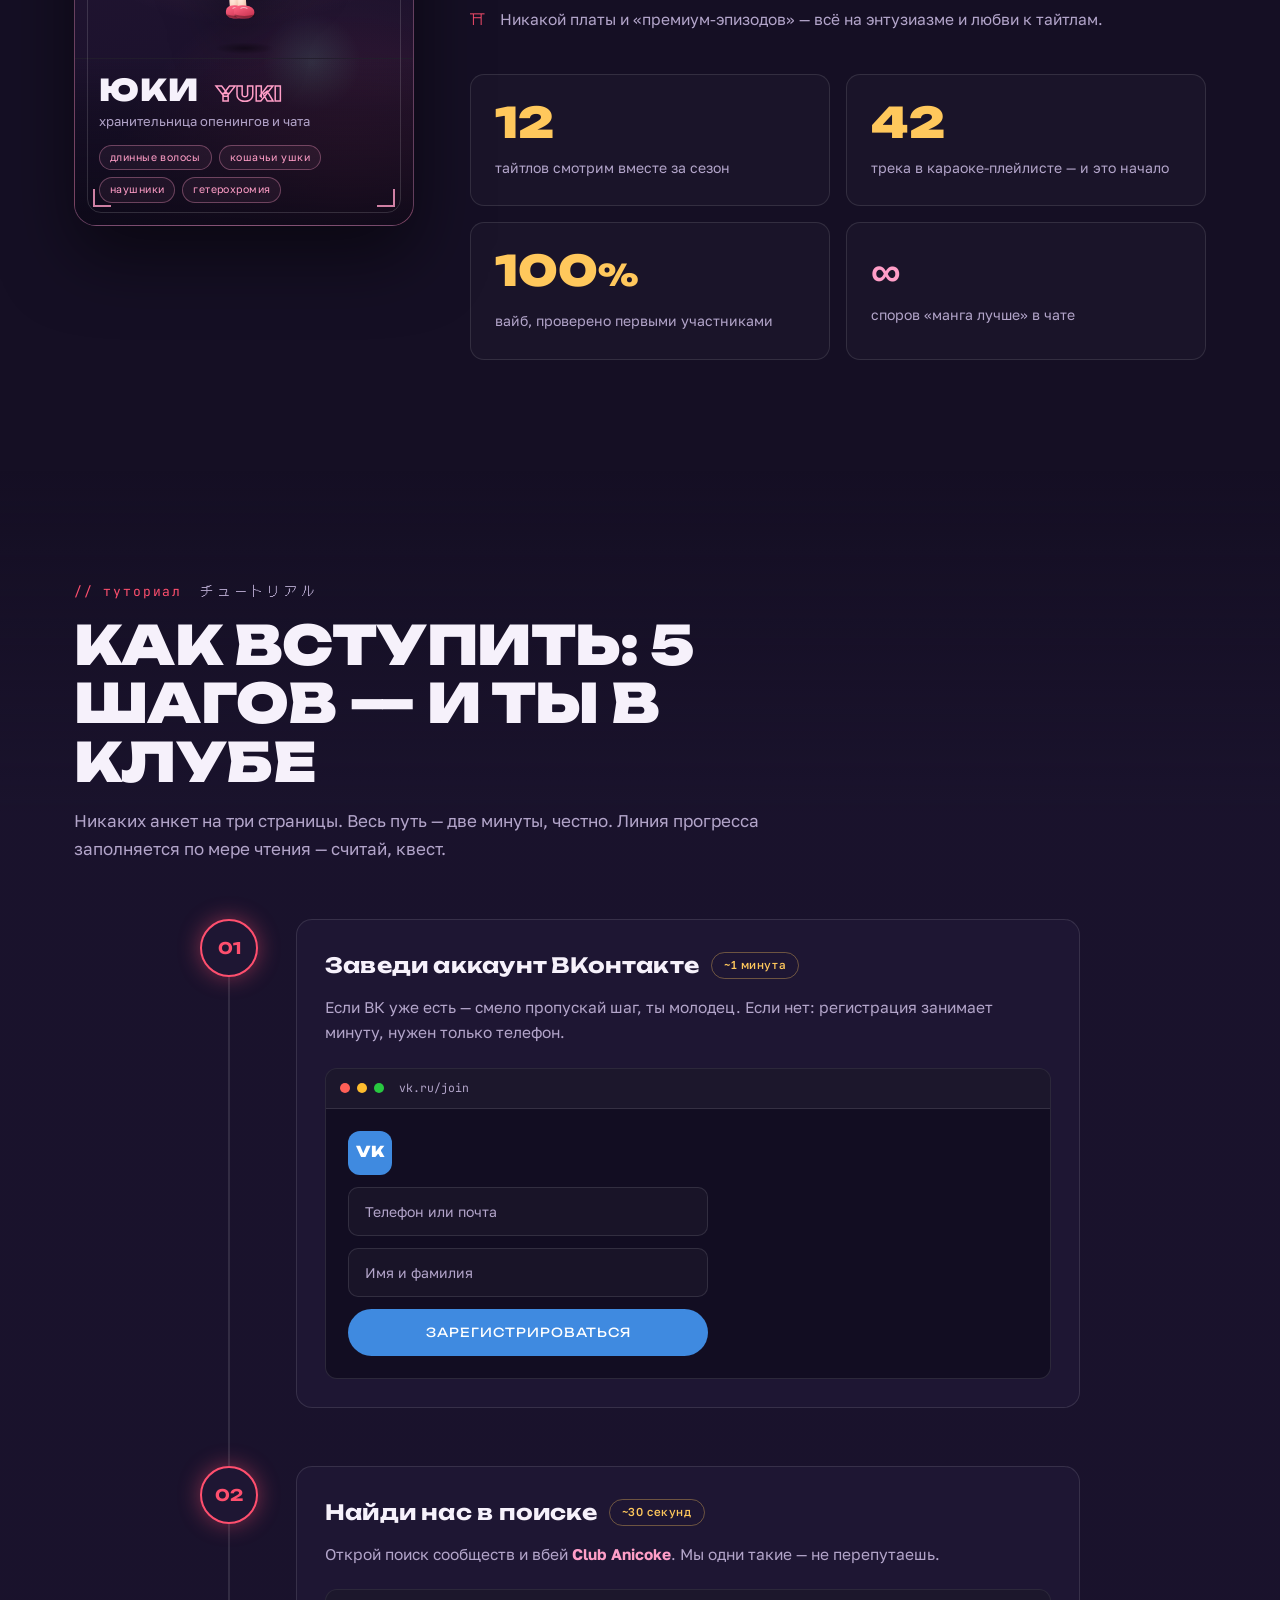
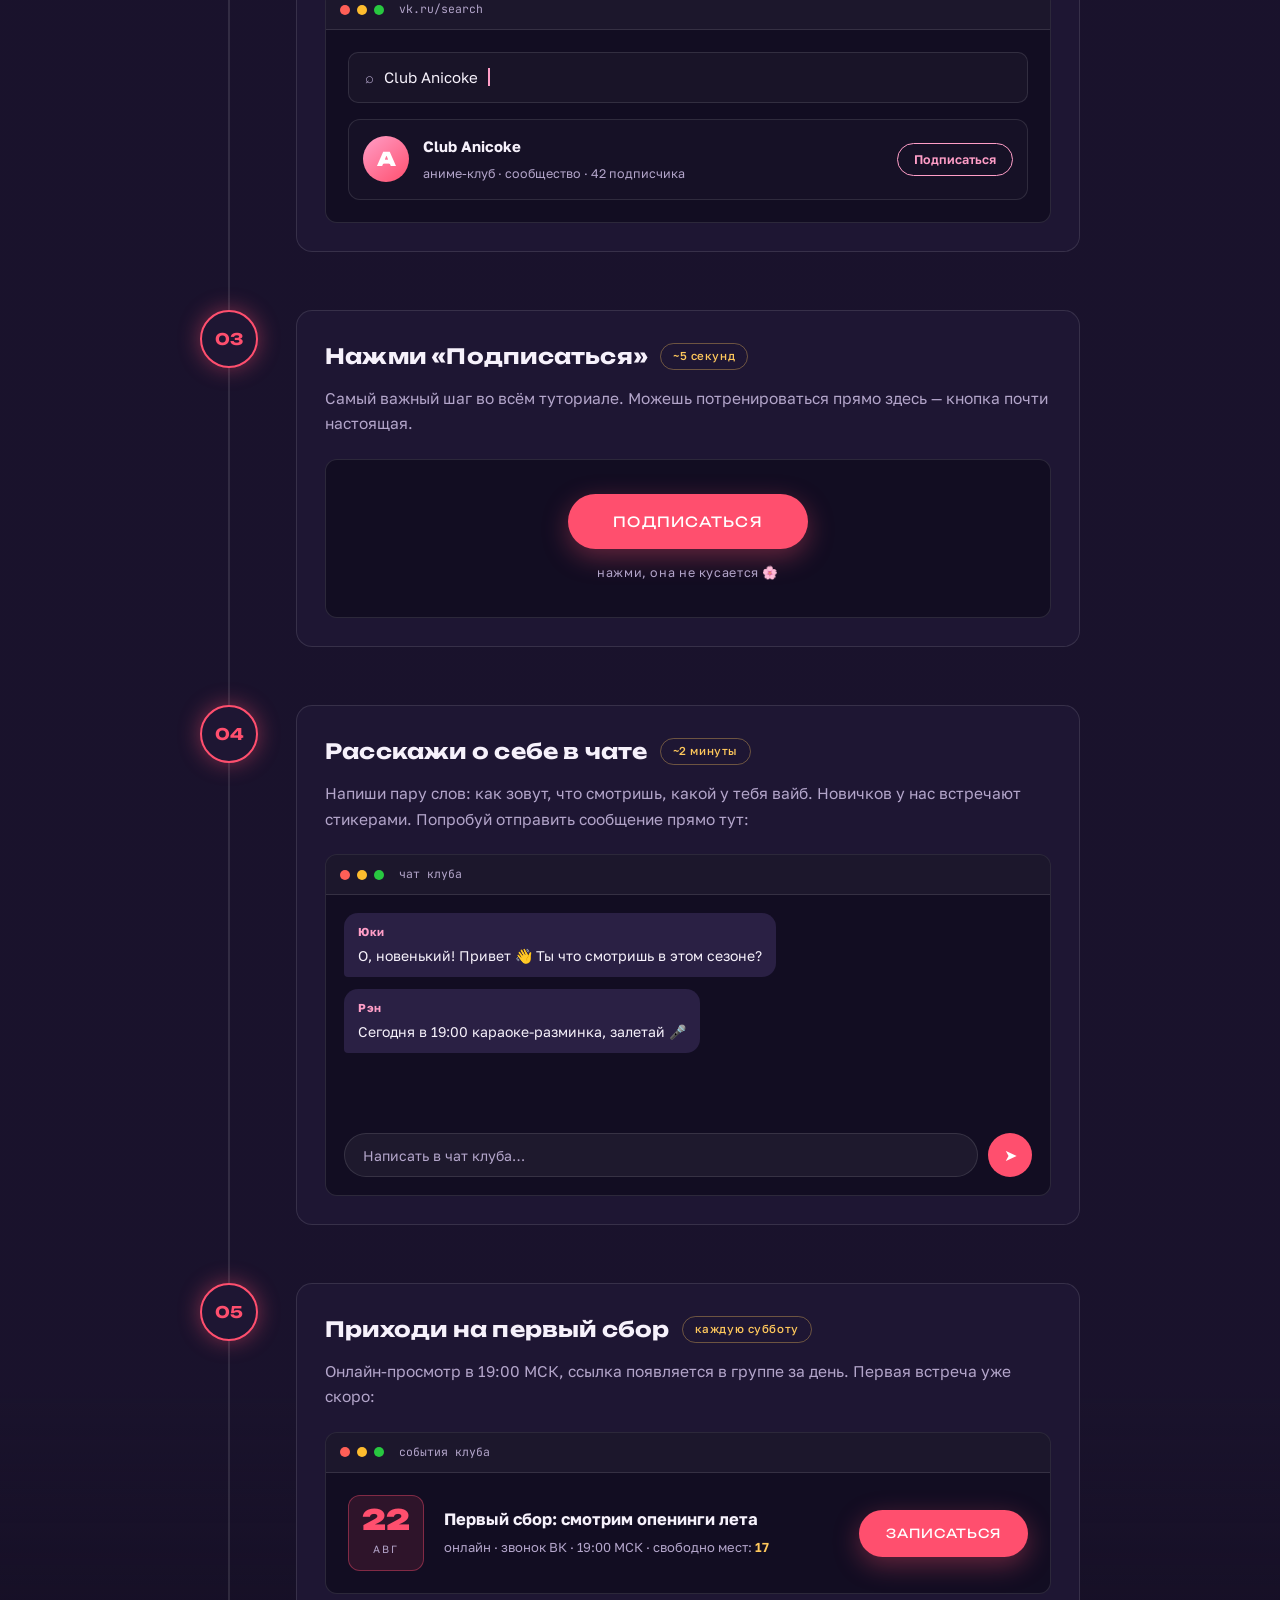
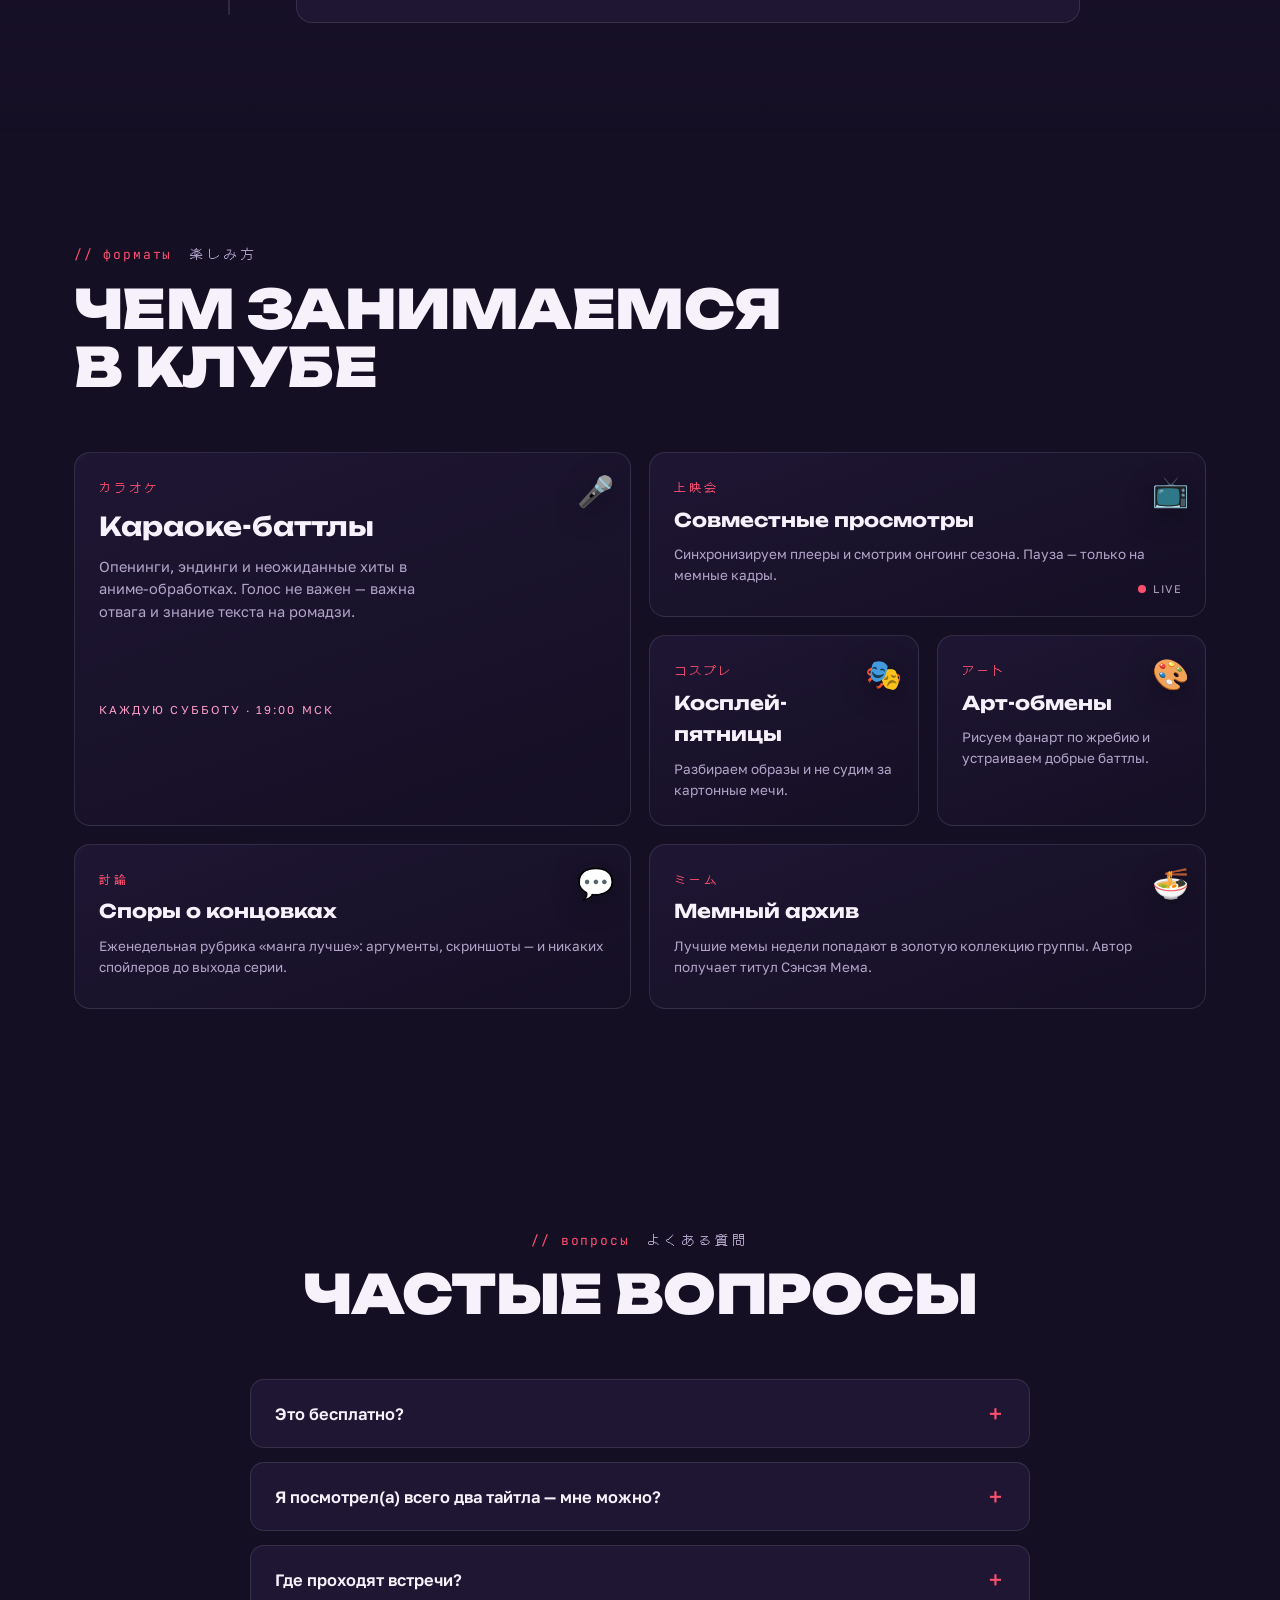
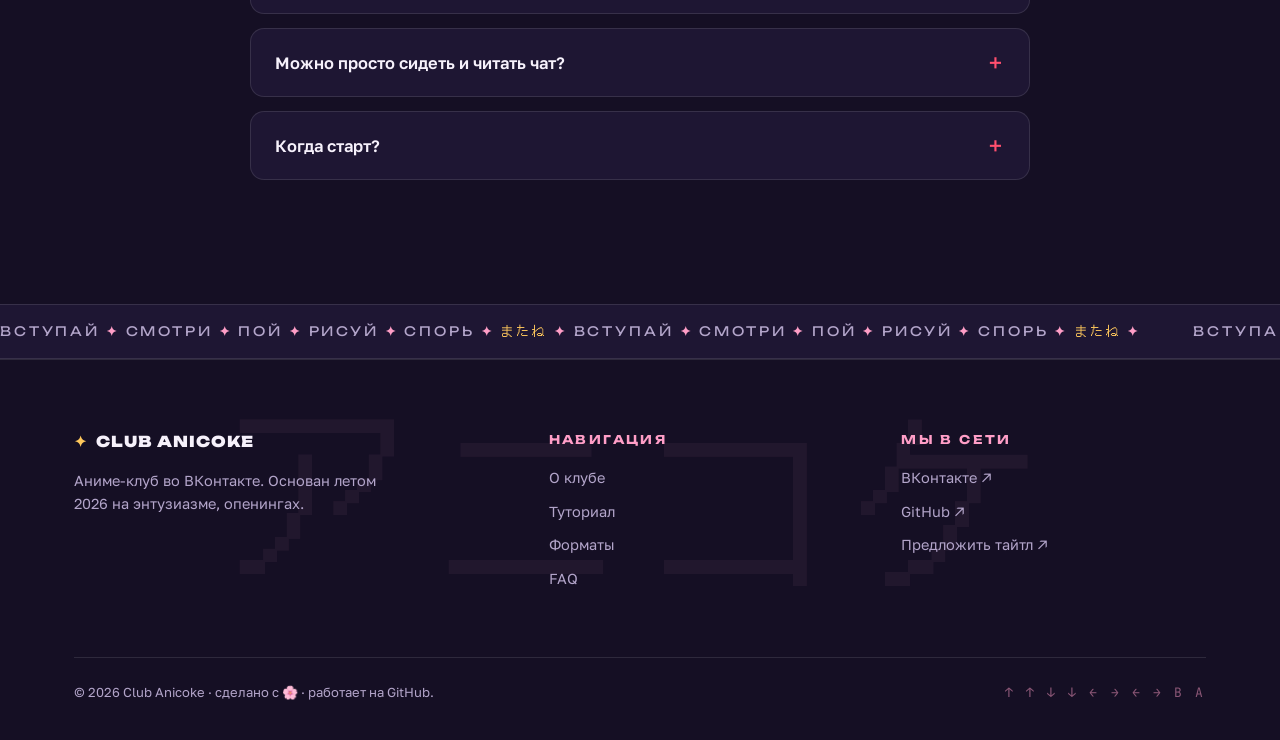
==== commit 2d065999: "Update index.html" ====
--- a/index.html
+++ b/index.html
@@ -25,8 +25,7 @@
     <meta name="twitter:description"
         content="Совместные просмотры, караоке-баттлы по опенингам и споры о концовках каждую субботу.">
     <meta name="twitter:image" content="https://nekoulik.github.io/anicoke-site/og-image.png">
-    <link rel="icon"
-        href="data:image/svg+xml,<svg xmlns='http://www.w3.org/2000/svg' viewBox='0 0 100 100'><text y='.9em' font-size='90'>🌸</text></svg>">
+    <link rel="icon" type="image/svg+xml" href="favicon.svg">
     <link rel="preconnect" href="https://fonts.googleapis.com">
     <link rel="preconnect" href="https://fonts.gstatic.com" crossorigin>
     <link
